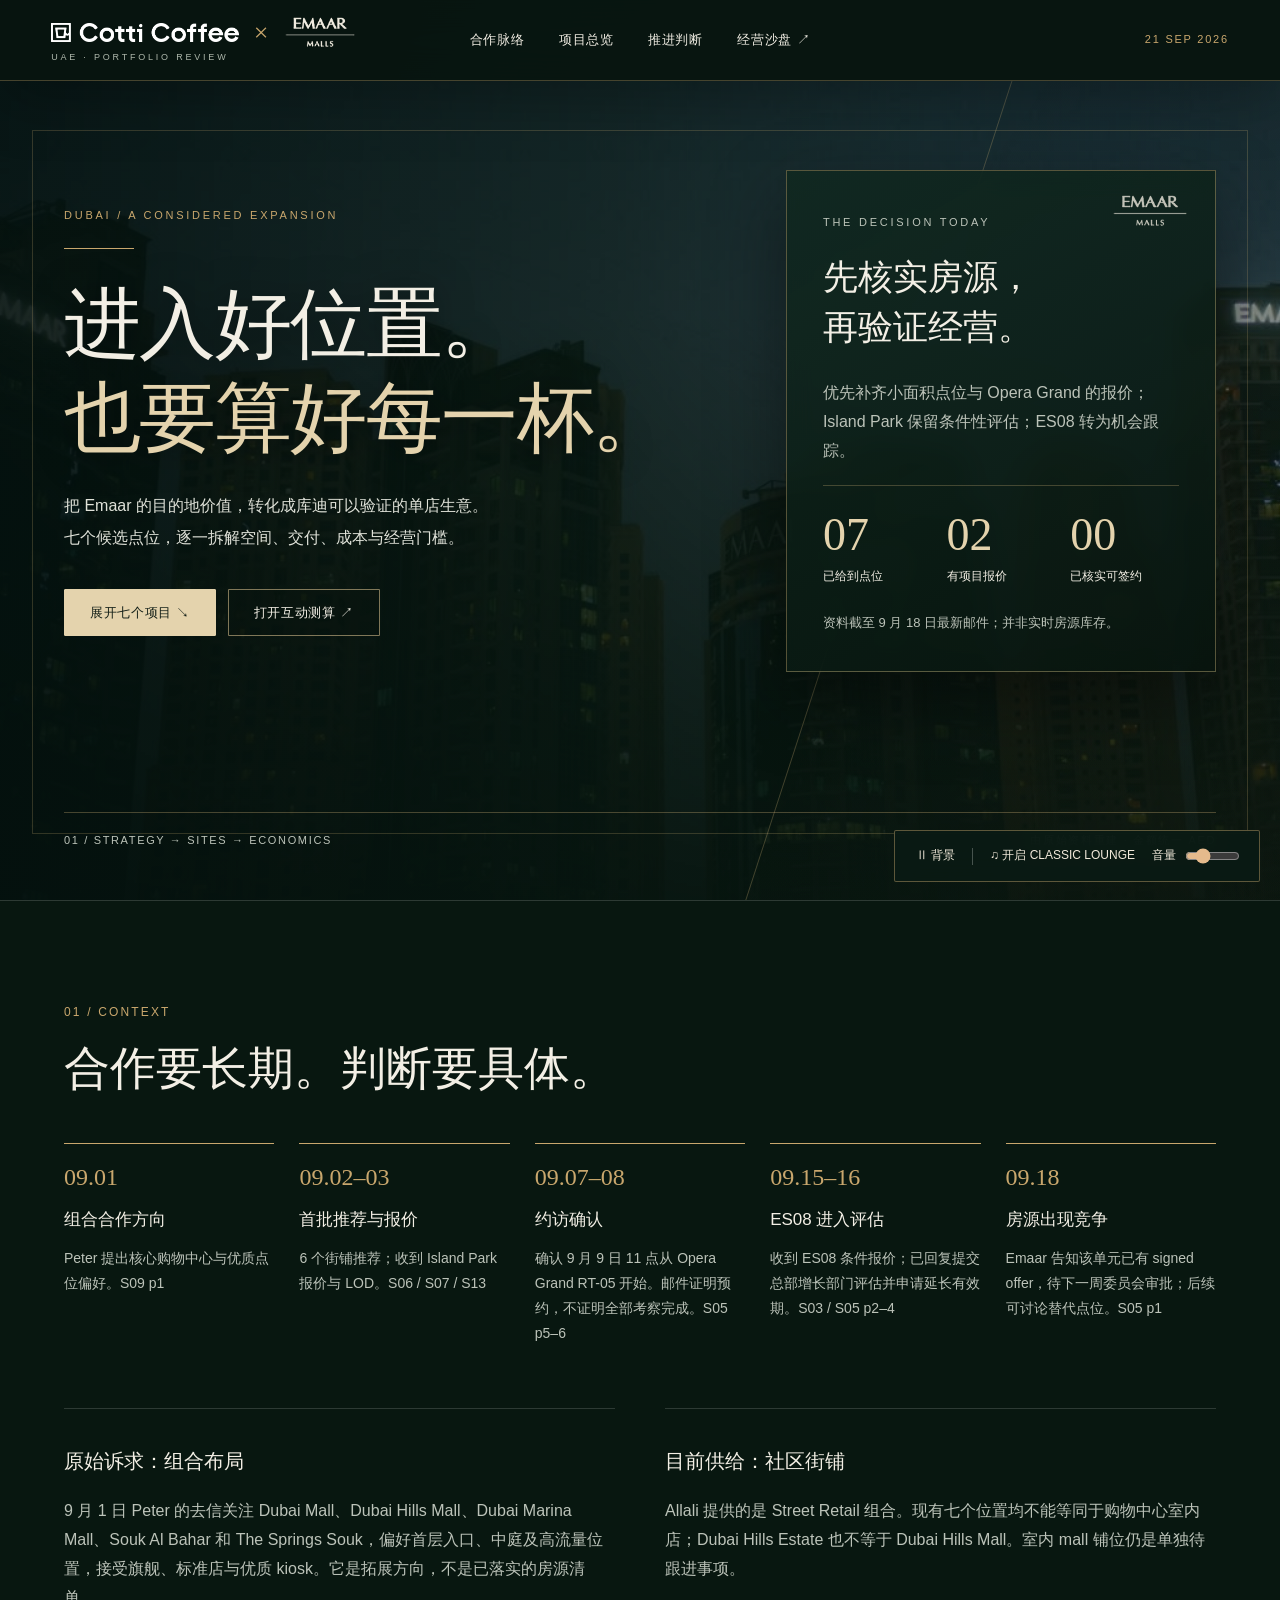
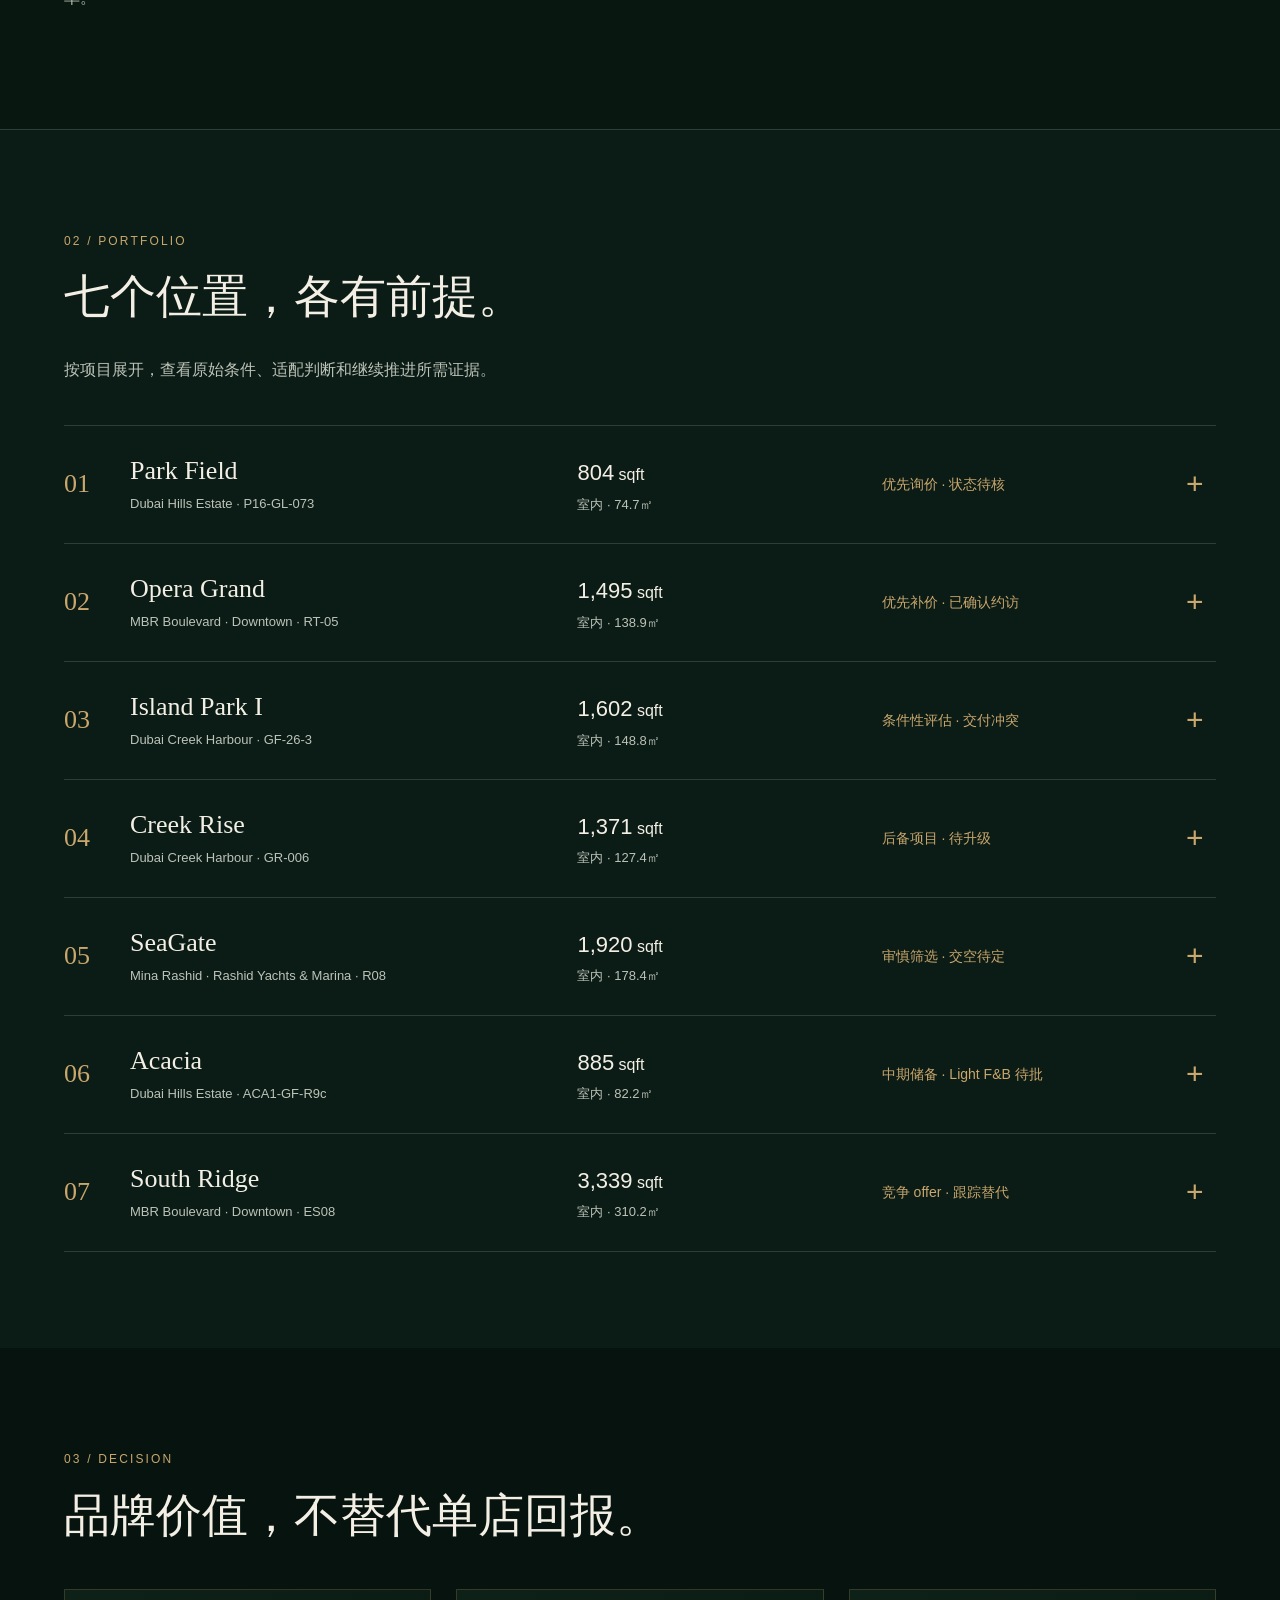
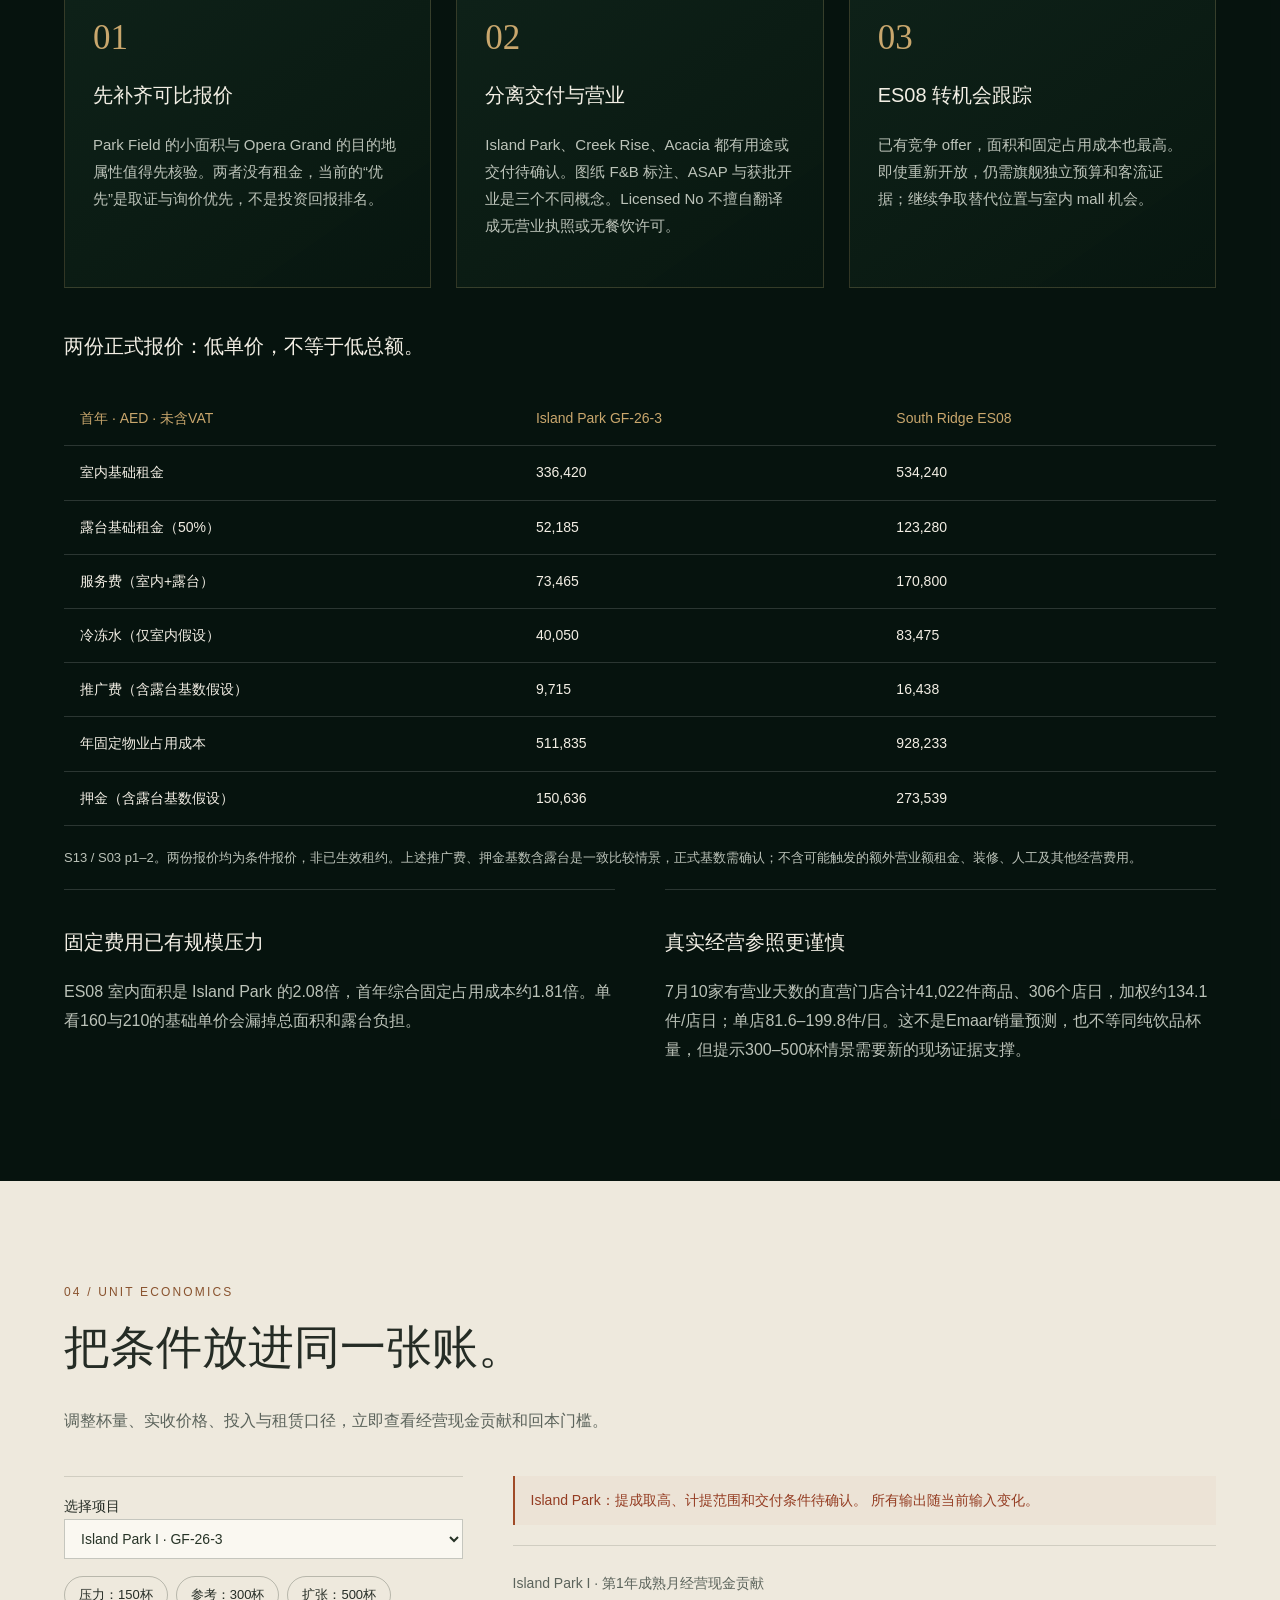
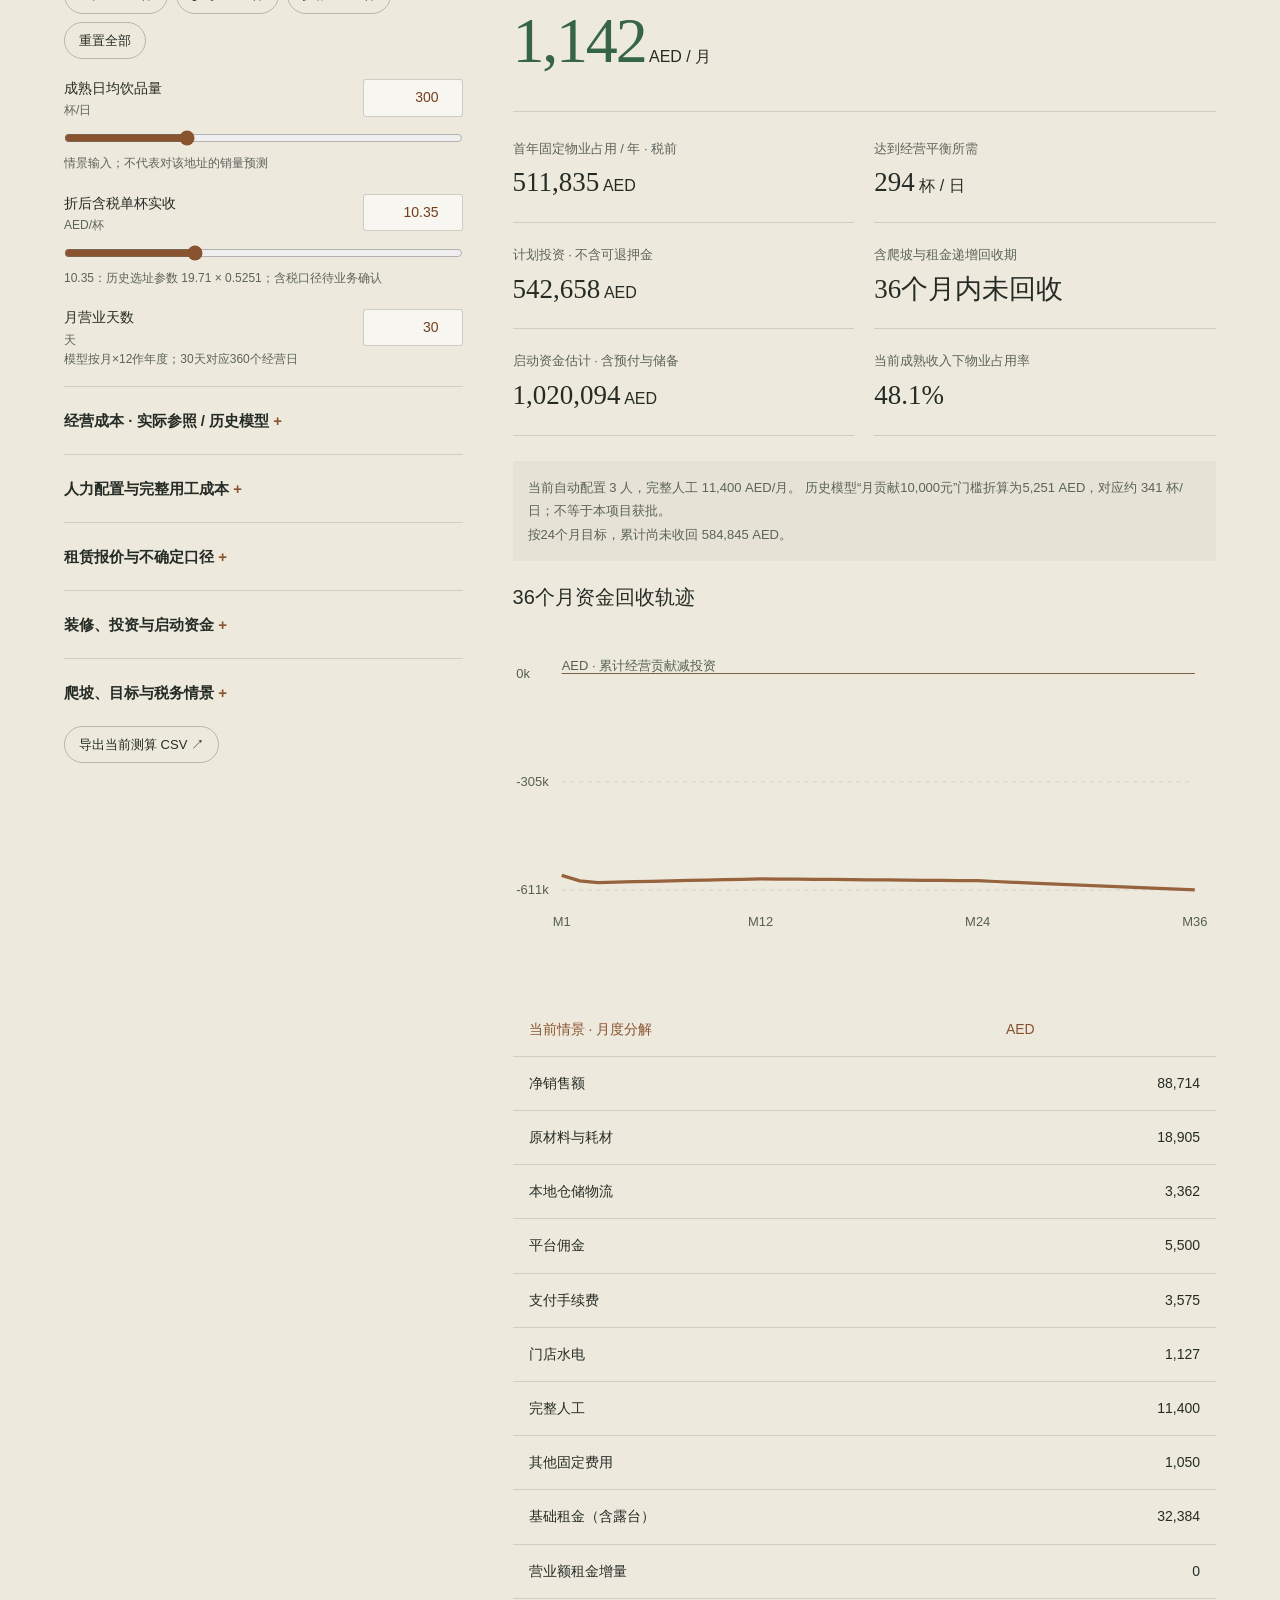
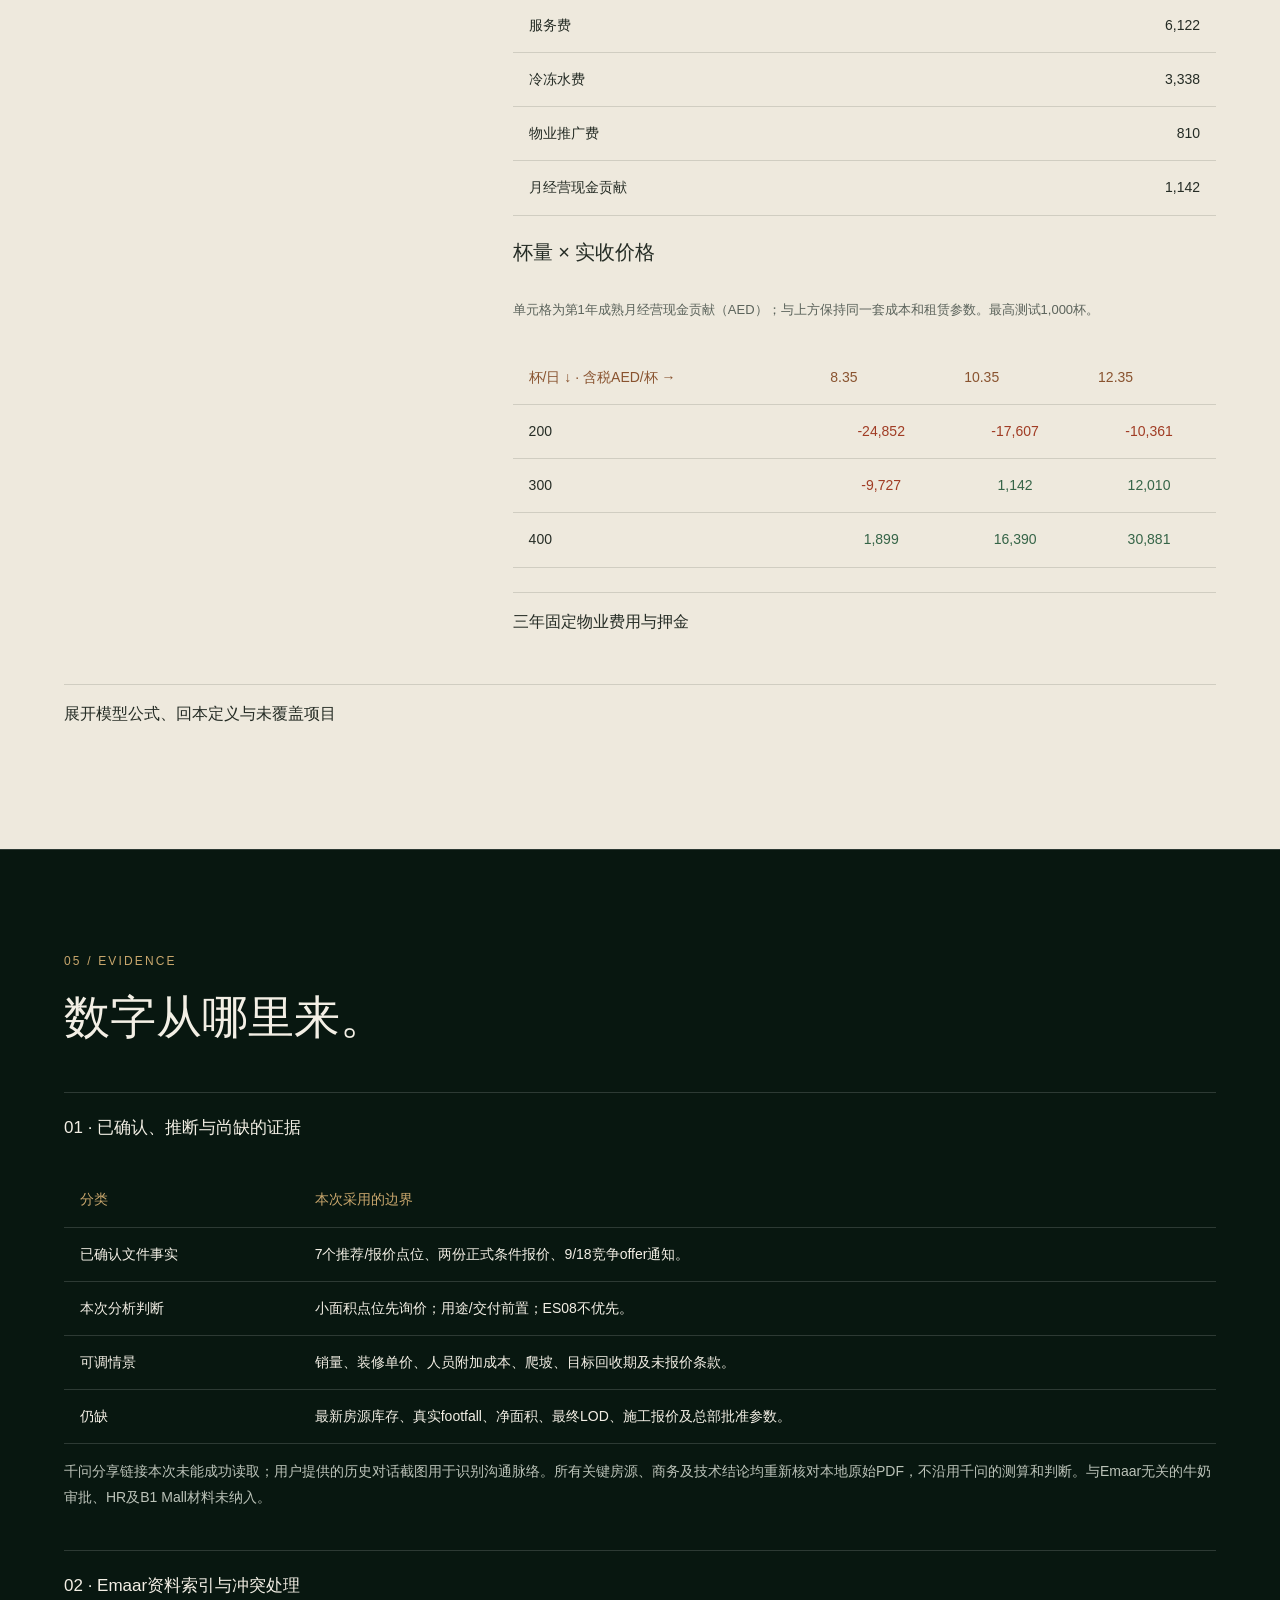
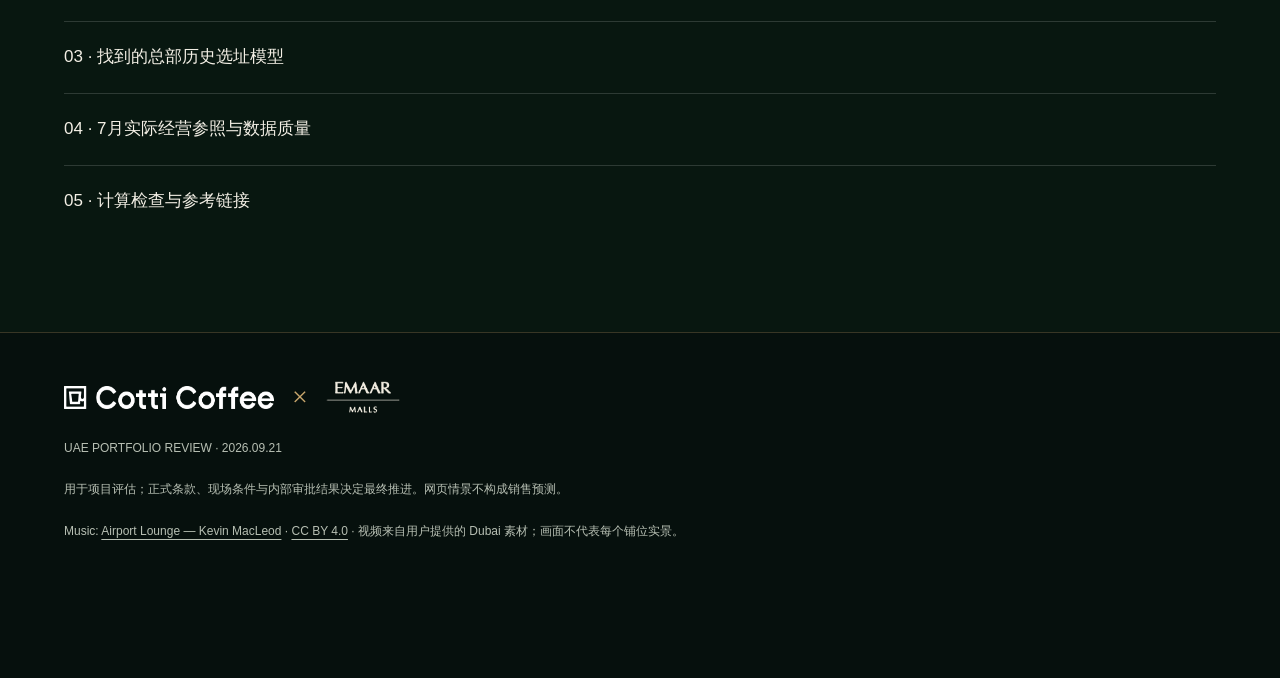
==== emaar/index.html @ 692124b1 "Publish Cotti x Emaar portfolio experience" ====
<!doctype html><html lang="zh-CN"><head><meta charset="utf-8"><meta name="viewport" content="width=device-width,initial-scale=1"><meta name="description" content="Cotti Coffee × Emaar：七个候选点位、原始报价核验与单店经营沙盘。"><title>COTTI × EMAAR · Portfolio & Economics</title><link rel="icon" href="data:image/svg+xml,%3Csvg xmlns='http://www.w3.org/2000/svg' viewBox='0 0 40 40'%3E%3Crect width='40' height='40' fill='%23141918'/%3E%3Ctext x='8' y='30' fill='%23e7b787' font-size='30'%3EE%3C/text%3E%3C/svg%3E"><link rel="stylesheet" href="style.css"></head><body>
<video id="bg" autoplay muted loop playsinline poster="assets/poster.jpg" src="assets/dubai-lounge.mp4"></video><div class="shade"></div>
<header><a class="brand" href="#home" aria-label="Cotti Coffee and Emaar portfolio review"><img class="cotti-logo" src="assets/cotti-logo-white.png" alt="Cotti Coffee"><span class="brand-cross">×</span><img class="emaar-logo" src="assets/emaar-malls-logo.png" alt="Emaar Malls"><small>UAE · PORTFOLIO REVIEW</small></a><nav aria-label="主导航"><a href="#history">合作脉络</a><a href="#portfolio">项目总览</a><a href="#decision">推进判断</a><a href="#model">经营沙盘 ↗</a></nav><span class="asof">21 SEP 2026</span></header>
<main><section id="home" class="hero"><div class="hero-monogram" aria-hidden="true">E</div><div class="hero-copy"><p class="eyebrow">DUBAI / A CONSIDERED EXPANSION</p><div class="hero-rule"></div><h1>进入好位置。<br><i>也要算好每一杯。</i></h1><p class="intro">把 Emaar 的目的地价值，转化成库迪可以验证的单店生意。<br>七个候选点位，逐一拆解空间、交付、成本与经营门槛。</p><div class="hero-links"><a class="pill primary" href="#portfolio">展开七个项目 ↘</a><a class="pill" href="#model">打开互动测算 ↗</a></div></div><aside class="hero-panel"><div class="panel-brand"><img src="assets/emaar-malls-logo.png" alt="Emaar Malls"></div><p class="eyebrow">THE DECISION TODAY</p><h2>先核实房源，<br>再验证经营。</h2><p>优先补齐小面积点位与 Opera Grand 的报价；Island Park 保留条件性评估；ES08 转为机会跟踪。</p><div class="stats"><div><b>07</b><span>已给到点位</span></div><div><b>02</b><span>有项目报价</span></div><div><b>00</b><span>已核实可签约</span></div></div><small>资料截至 9 月 18 日最新邮件；并非实时房源库存。</small></aside><div class="hero-foot"><span>01 / STRATEGY → SITES → ECONOMICS</span><span>由原始资料重建 · 金额统一 AED</span></div></section>
<section id="history" class="solid"><div class="section-title"><span>01 / CONTEXT</span><h2>合作要长期。判断要具体。</h2></div><div id="timeline" class="timeline"></div><div class="two-col"><article><h3>原始诉求：组合布局</h3><p>9 月 1 日 Peter 的去信关注 Dubai Mall、Dubai Hills Mall、Dubai Marina Mall、Souk Al Bahar 和 The Springs Souk，偏好首层入口、中庭及高流量位置，接受旗舰、标准店与优质 kiosk。它是拓展方向，不是已落实的房源清单。</p></article><article><h3>目前供给：社区街铺</h3><p>Allali 提供的是 Street Retail 组合。现有七个位置均不能等同于购物中心室内店；Dubai Hills Estate 也不等于 Dubai Hills Mall。室内 mall 铺位仍是单独待跟进事项。</p></article></div></section>
<section id="portfolio" class="solid"><div class="section-title"><span>02 / PORTFOLIO</span><h2>七个位置，各有前提。</h2><p>按项目展开，查看原始条件、适配判断和继续推进所需证据。</p></div><div id="projects"></div></section>
<section id="decision" class="transparent"><div class="section-title"><span>03 / DECISION</span><h2>品牌价值，不替代单店回报。</h2></div><div id="decisions" class="decision-grid"></div><div id="comparison"></div></section>
<section id="model" class="paper"><div class="section-title"><span>04 / UNIT ECONOMICS</span><h2>把条件放进同一张账。</h2><p>调整杯量、实收价格、投入与租赁口径，立即查看经营现金贡献和回本门槛。</p></div><div id="calculator"></div></section>
<section id="evidence" class="solid"><div class="section-title"><span>05 / EVIDENCE</span><h2>数字从哪里来。</h2></div><div id="sources"></div></section></main>
<footer><div class="footer-lockup"><img src="assets/cotti-logo-white.png" alt="Cotti Coffee"><span>×</span><img src="assets/emaar-malls-logo.png" alt="Emaar Malls"></div><p>UAE PORTFOLIO REVIEW · 2026.09.21</p><p>用于项目评估；正式条款、现场条件与内部审批结果决定最终推进。网页情景不构成销售预测。</p><p>Music: <a href="https://incompetech.com/music/royalty-free/index.html?isrc=USUAN1100806" target="_blank" rel="noopener">Airport Lounge — Kevin MacLeod</a> · <a href="https://creativecommons.org/licenses/by/4.0/" target="_blank" rel="noopener">CC BY 4.0</a> · 视频来自用户提供的 Dubai 素材；画面不代表每个铺位实景。</p></footer>
<div class="media"><button id="videoToggle" aria-label="暂停背景视频">Ⅱ 背景</button><span></span><button id="musicToggle" aria-pressed="false">♫ 开启 CLASSIC LOUNGE</button><label class="volume">音量<input id="volume" type="range" min="0" max="1" step="0.05" value="0.25" aria-label="音乐音量"></label><output id="mediaStatus" aria-live="polite"></output></div><audio id="music" loop preload="none" src="https://andrewjames841227-cmyk.github.io/cotti-huawei-mea/airport-lounge.mp3"></audio><script src="data.js"></script><script src="model.js"></script><script src="app.js"></script></body></html>
---- emaar/style.css ----
:root{--ink:#f1eee7;--muted:#c2c5bc;--gold:#e5ba8c;--accent:#ef9473;--line:#ffffff26;--dark:#141b19;--serif:Georgia,'Songti SC','STSong',serif;--sans:'PingFang SC','Helvetica Neue',Arial,sans-serif}*{box-sizing:border-box}html{scroll-behavior:smooth;scroll-padding-top:105px}body{margin:0;background:var(--dark);color:var(--ink);font:16px/1.8 var(--sans)}a{color:inherit;text-underline-offset:4px}button,input,select{font:inherit}button,summary,select{cursor:pointer}button,a,input,summary,select{touch-action:manipulation}button:focus-visible,a:focus-visible,input:focus-visible,summary:focus-visible,select:focus-visible{outline:2px solid var(--gold);outline-offset:4px}button{color:inherit}#bg,.shade{position:fixed;inset:0;width:100%;height:100%;z-index:-2;object-fit:cover}.shade{z-index:-1;background:linear-gradient(90deg,#081410da,#08141040),linear-gradient(0deg,#06120c99,transparent)}header{position:sticky;top:0;z-index:20;display:flex;align-items:center;justify-content:space-between;padding:21px 5vw;background:#111c17e8;backdrop-filter:blur(15px);border-bottom:1px solid var(--line)}.brand{text-decoration:none;font-size:21px;letter-spacing:.1em;line-height:1.3}.brand em{color:var(--accent);font-style:normal;padding:0 8px}.brand small{display:block;font-size:12px;letter-spacing:.19em;color:var(--muted);margin-top:6px}nav{display:flex;gap:32px;font-size:14px}nav a{text-decoration:none}.asof{font-size:12px;letter-spacing:.1em;color:var(--gold)}section{padding:88px max(5vw,calc((100vw - 1320px)/2))}.hero{min-height:calc(100svh - 94px);display:grid;grid-template-columns:1.5fr 1fr;gap:5vw;align-items:center;padding-top:64px;padding-bottom:30px}.eyebrow{font-size:12px;letter-spacing:.18em;color:var(--gold)}h1{font:400 clamp(42px,5.6vw,82px)/1.25 var(--serif);letter-spacing:-.02em;margin:22px 0}h1 i{font-style:normal;color:var(--gold)}.intro{color:#e0e2d9;line-height:2}.hero-links{display:flex;gap:12px;margin-top:32px}.pill{display:inline-block;border:1px solid #ffffff55;border-radius:30px;padding:10px 24px;font-size:14px;text-decoration:none;background:transparent}.pill.primary{background:var(--gold);border-color:var(--gold);color:#1b251d}.hero-panel{padding:32px;border:1px solid var(--line);background:#122119bd;backdrop-filter:blur(9px)}h2{font:400 clamp(28px,3.6vw,49px)/1.45 var(--serif);margin:10px 0 25px}h3{font-size:20px;font-weight:500;line-height:1.6}p{margin:0 0 20px}.hero-panel h2{font-size:34px}.hero-panel p,.hero-panel small{color:var(--muted)}small{font-size:13px}.stats{display:grid;grid-template-columns:repeat(3,1fr);border-top:1px solid var(--line);padding:20px 0;gap:15px}.stats b{display:block;font:44px var(--serif);color:var(--gold)}.stats span{font-size:13px}.hero-foot{grid-column:1/-1;display:flex;justify-content:space-between;border-top:1px solid var(--line);padding-top:18px;font-size:12px;letter-spacing:.1em;color:var(--muted);margin-top:30px}.solid{background:#141d19f7;border-top:1px solid var(--line)}.solid:nth-of-type(odd){background:#19221ded}.section-title{margin-bottom:40px}.section-title>span{font-size:12px;letter-spacing:.18em;color:var(--gold)}.section-title p{color:var(--muted);max-width:850px}.timeline{display:grid;grid-template-columns:repeat(5,1fr);gap:25px;margin-bottom:42px}.timeline article{border-top:1px solid var(--gold);padding-top:20px}.timeline time{color:var(--gold);font:24px var(--serif)}.timeline h3{font-size:17px;margin:12px 0}.timeline p{font-size:14px;color:var(--muted)}.two-col{display:grid;grid-template-columns:1fr 1fr;gap:50px}.two-col article{border-top:1px solid var(--line);padding-top:16px}.two-col p{color:var(--muted)}details.project{border-top:1px solid var(--line)}details.project:last-child{border-bottom:1px solid var(--line)}summary{list-style:none}summary::-webkit-details-marker{display:none}.project>summary{display:grid;grid-template-columns:48px 1.5fr 1fr 1fr 30px;gap:18px;align-items:center;padding:27px 0}.project>summary:after{content:'+';font-size:30px;color:var(--gold)}.project[open]>summary:after{content:'−'}.ordinal{color:var(--gold);font:26px var(--serif)}.project-name{font:26px/1.35 var(--serif)}.project-name small{display:block;font:13px/1.7 var(--sans);color:var(--muted);margin-top:5px}.area strong{font-size:22px;font-weight:400}.area small{display:block;color:var(--muted)}.status{font-size:14px;color:var(--gold)}.project-body{padding:8px 0 40px}.project-top{display:grid;grid-template-columns:1.12fr 1fr;gap:35px}.plan{width:100%;display:block;background:white;aspect-ratio:1.77;object-fit:contain}.caption{font-size:12px;color:var(--muted);margin:8px 0 20px}.verdict{color:var(--gold);font-size:22px;border-left:2px solid var(--gold);padding-left:18px;margin-bottom:20px}.facts{display:grid;grid-template-columns:1fr 1fr;gap:0 22px}.facts div{border-bottom:1px solid var(--line);padding:10px 0}.facts dt{color:var(--muted);font-size:13px}.facts dd{margin:4px 0;font-size:15px}.analysis-grid{display:grid;grid-template-columns:repeat(3,1fr);gap:32px;margin:25px 0}.analysis-grid p{font-size:15px;color:var(--muted)}.analysis-grid h4{font-size:16px;font-weight:500;color:var(--gold)}.flag{padding:18px 22px;background:#ee967010;border-left:2px solid var(--accent);color:#efd0b6;font-size:14px}.source-note{color:var(--muted);font-size:13px;margin-top:20px}.source-note a{color:var(--gold)}.link-btn{background:var(--gold);color:#15201a;border:0;padding:10px 22px;border-radius:2px;font-size:14px;margin-top:12px}.transparent{background:#0f1b14a8}.decision-grid{display:grid;grid-template-columns:repeat(3,1fr);gap:25px}.decision-grid article{padding:28px;background:#122118df;border:1px solid var(--line)}.decision-grid b{font:35px var(--serif);color:var(--gold)}.decision-grid p{font-size:15px;color:var(--muted)}.table-wrap{overflow:auto;margin-top:30px}table{width:100%;border-collapse:collapse;font-size:14px;font-variant-numeric:tabular-nums}th,td{padding:14px 16px;text-align:left;border-bottom:1px solid var(--line);white-space:nowrap}th{font-weight:500;color:var(--gold)}.paper{background:#eeeae1;color:#252c25;--muted:#5b635b;--gold:#89532f;--line:#26332626;--accent:#a14327}.model-layout{display:grid;grid-template-columns:minmax(290px,.85fr) minmax(420px,1.5fr);gap:50px}.controls{border-top:1px solid var(--line)}label.field{display:block;margin:17px 0;font-size:14px}.field-head{display:flex;justify-content:space-between;gap:15px;align-items:center}.field input[type=number]{width:100px;background:#fff9;border:1px solid #28322535;padding:5px 8px;border-radius:3px;text-align:right;color:#723d1d}.field input[type=range]{width:100%;accent-color:#89532f;margin:10px 0 0}.field small{display:block;line-height:1.6;font-size:12px;color:var(--muted)}select{padding:10px 12px;background:#faf8f1;border:1px solid #26332640;color:#263326;width:100%;max-width:100%}.presets{display:flex;gap:8px;flex-wrap:wrap;margin:17px 0}.presets button,.plain-btn{padding:6px 14px;background:transparent;border:1px solid #28322545;font-size:13px;border-radius:20px}.presets button.active{background:#283c2e;color:#fff}.input-group{border-top:1px solid var(--line);padding:10px 0}.input-group summary{padding:10px 0;font-size:15px;font-weight:600}.input-group summary:after{content:' +';color:var(--gold)}.result-main{padding:25px 0;border-top:1px solid var(--line);border-bottom:1px solid var(--line)}.result-main span{display:block;color:var(--muted);font-size:14px}.result-main strong{font:clamp(40px,5vw,74px)/1.4 var(--serif);letter-spacing:-.035em}.positive{color:#356447}.negative{color:#a03c24}.result-grid{display:grid;grid-template-columns:1fr 1fr;gap:20px;margin:25px 0}.result-grid>div{padding-bottom:16px;border-bottom:1px solid var(--line)}.result-grid small{display:block;color:var(--muted)}.result-grid b{font:27px/1.7 var(--serif)}.notice{font-size:13px;color:var(--muted);padding:15px;background:#ddd8cb77;margin:18px 0}.chart{width:100%;height:290px;margin:20px 0}.chart text{font-family:var(--sans);font-size:12px;fill:#55604f}.chart .grid{stroke:#24332420;stroke-dasharray:4 4}.sensitivity td{text-align:center}.sensitivity td:first-child{text-align:left}.calc-breakdown td:last-child{text-align:right}.model-foot{font-size:13px;color:var(--muted);margin-top:30px}.method{margin:24px 0;border-top:1px solid var(--line);padding-top:15px}.method summary{font-weight:500}.method p,.method li{font-size:14px;color:var(--muted)}.source-card{border-top:1px solid var(--line);padding:20px 0}.source-card summary{font-size:17px}.source-card p{font-size:14px;color:var(--muted);margin-top:15px}.source-card h4{color:var(--gold)}.source-card table th{color:var(--gold)}footer{padding:40px 5vw 115px;background:#101812;color:#b7bfb3;font-size:12px}.media{position:fixed;bottom:18px;right:20px;z-index:30;background:#132016ef;color:#f2eadb;padding:10px 17px;display:flex;gap:13px;align-items:center;border:1px solid #fff4;backdrop-filter:blur(14px);border-radius:35px;font-size:12px}.media button{background:none;border:0;font-size:12px;padding:4px}.media>span{height:17px;width:1px;background:#ffffff40}.volume{display:flex;gap:7px;align-items:center;font-size:12px}.volume input{width:55px;accent-color:#e5ba8c}#mediaStatus:empty{display:none}.model-warning{color:#943c22;border-left:2px solid #a04b28;padding:12px 16px;background:#a04b2809;font-size:14px}.source-pill{display:inline-block;font-size:12px;color:var(--gold);border:1px solid var(--line);padding:0 7px;margin-right:5px}noscript{display:block;padding:30px}.no-data{padding:40px 15px;color:#943c22}[hidden]{display:none!important}
@media(max-width:1000px){.asof{display:none}nav{gap:18px}.hero{gap:30px}.timeline{grid-template-columns:repeat(3,1fr)}.analysis-grid{gap:20px}.model-layout{gap:30px}.project>summary{grid-template-columns:35px 1.5fr 1fr 1fr 20px}}
@media(max-width:720px){header{padding:14px 5vw;display:block}.brand{font-size:17px}.brand small{font-size:10px}nav{gap:20px;margin-top:16px;font-size:12px;white-space:nowrap;overflow:auto}.hero{grid-template-columns:1fr;padding-top:42px;gap:20px}.hero h1{font-size:43px}.hero-panel{padding:24px}.hero-panel h2{font-size:28px}.hero-foot{display:block}.hero-foot span{display:block;margin-bottom:8px}section{padding:58px 5vw}.timeline{grid-template-columns:1fr 1fr;gap:20px}.two-col,.project-top,.analysis-grid,.decision-grid,.model-layout{grid-template-columns:1fr;gap:20px}.project>summary{grid-template-columns:26px 1fr 18px;gap:10px;padding:24px 0}.project-name{font-size:24px}.project>summary .area{grid-column:2;font-size:13px}.project>summary .status{grid-column:2;font-size:13px}.project>summary:after{grid-column:3;grid-row:1}.project>summary .area strong{font-size:16px}.project>summary .area small{display:inline;margin-left:10px}.analysis-grid{gap:5px}.hero-links{gap:10px}.pill{padding:10px 15px}.media{right:10px;bottom:10px;gap:7px;padding:9px 12px}.volume{display:none}.media button{font-size:11px}.model-layout{display:flex;flex-direction:column}.results{order:0}.controls{order:1}.result-main strong{font-size:53px}.model-layout .controls{margin-top:20px}.section-title h2{font-size:31px}.table-wrap{max-width:90vw}th,td{padding:12px}.intro{font-size:15px}.chart{height:250px}.model-warning{margin-bottom:20px}}
@media(prefers-reduced-motion:reduce){html{scroll-behavior:auto}}@media print{header,.media,#bg,.shade,button{display:none}body,section,.paper,.solid,.transparent{background:white!important;color:#222!important}section{padding:25px}details>*{display:block!important}.hero{min-height:0}p,small{color:#444!important}.project>summary{break-after:avoid}.project-body{break-inside:auto}footer{background:white;color:#222}.hero-panel,.decision-grid article{background:white;color:#222}.model-layout{display:block}h1{font-size:40px}}

/* EMAAR-inspired art direction: saturated pigments, low luminance, restrained metal */
:root{--ink:#f3efe5;--muted:#bcc3b9;--gold:#c9a76d;--gold-soft:#e4d3ad;--accent:#9f273a;--dark:#07120f;--forest:#0b211a;--serif:'Iowan Old Style','Baskerville','Songti SC','STSong',Georgia,serif}
.shade{background:linear-gradient(90deg,#04110ee8 0%,#071610c7 48%,#07130c70 100%),linear-gradient(0deg,#04100de0 0%,transparent 65%)}
header{display:grid;grid-template-columns:minmax(300px,1fr) auto minmax(125px,1fr);padding:15px 4vw;background:#08150ff0;backdrop-filter:blur(20px);border-bottom:1px solid #c9a76d52;box-shadow:0 18px 60px #0004}
.brand{width:max-content;display:grid;grid-template-columns:188px 26px 70px;grid-template-rows:35px 15px;align-items:center;gap:0 10px;text-decoration:none;line-height:1}
.brand img{display:block;max-width:100%;object-fit:contain}.cotti-logo{width:188px;height:25px}.emaar-logo{width:70px;height:34px}.brand-cross{font:26px/1 var(--serif);color:var(--gold);text-align:center}.brand small{grid-column:1/-1;font-size:9px;letter-spacing:.31em;color:#aeb8ac;margin:0}
nav{gap:34px;font-size:13px;letter-spacing:.06em}nav a{transition:color .2s}nav a:hover{color:var(--gold-soft)}.asof{justify-self:end;font-size:11px;letter-spacing:.16em}
section{padding-top:96px;padding-bottom:96px}.hero{position:relative;isolation:isolate;min-height:calc(100svh - 81px);grid-template-columns:1.5fr 1fr;gap:6vw;padding-top:72px;padding-bottom:32px;overflow:hidden}
.hero:before,.hero:after{content:'';position:absolute;z-index:-1;pointer-events:none}.hero:before{inset:6% 2.5% 8%;border:1px solid #d4b57938}.hero:after{width:42vw;height:110%;right:-11vw;top:-6%;border-left:1px solid #d4b57944;border-right:1px solid #d4b57922;transform:skewX(-18deg);background:linear-gradient(110deg,transparent,#d6b77c08)}
.hero-monogram{position:absolute;z-index:-1;right:5vw;top:4%;font:clamp(360px,46vw,700px)/1 var(--serif);color:transparent;-webkit-text-stroke:1px #d7ba8030;opacity:.6;transform:scaleX(.82)}
.eyebrow{font-size:11px;letter-spacing:.25em}.hero-rule{width:70px;height:1px;background:var(--gold);margin:23px 0 29px}h1{font-size:clamp(46px,6vw,88px);line-height:1.22;margin:0 0 24px;text-shadow:0 2px 35px #0008}h1 i{color:var(--gold-soft)}
.hero-links{margin-top:35px}.pill{border-color:#d3bb8a99;border-radius:1px;padding:11px 25px;font-size:13px;letter-spacing:.05em;background:#07130c30;transition:background .2s,color .2s}.pill:hover{background:#f0e7d4;color:#142018}.pill.primary{background:var(--gold-soft);border-color:var(--gold-soft);color:#142018}
.hero-panel{position:relative;padding:42px 36px 34px;border-color:#d4b57961;background:linear-gradient(150deg,#10281fd9,#07140ed6);backdrop-filter:blur(12px);box-shadow:0 28px 70px #0006}.panel-brand{position:absolute;right:28px;top:24px;width:74px;opacity:.8}.panel-brand img{display:block;width:100%;height:auto}.hero-panel h2{font-size:35px;margin-top:18px}.stats{border-top-color:#d4b57948;padding:22px 0 18px}.stats b{font-size:46px;color:var(--gold-soft)}.stats span{font-size:12px}.hero-foot{border-top-color:#d4b57952;font-size:11px;letter-spacing:.15em}
.solid{background:#091811f7}.solid:nth-of-type(odd){background:#0c1d17f3}.transparent{background:#07140fc2}.decision-grid article{background:linear-gradient(145deg,#0f241bdd,#081710e8);border-color:#c9a76d38}.project>summary{transition:padding .25s,background .25s}.project>summary:hover{background:#c9a76d08;padding-left:16px;padding-right:16px}.paper{background:#eee9dd}.media{background:#0a1a14ee;border-color:#c9a76d70;border-radius:2px}
footer{padding:48px 5vw 115px;background:#06100d;border-top:1px solid #c9a76d40}.footer-lockup{display:flex;align-items:center;gap:18px;margin-bottom:24px}.footer-lockup img:first-child{width:210px;height:auto}.footer-lockup img:last-child{width:74px;height:auto}.footer-lockup span{font:28px var(--serif);color:var(--gold)}
@media(max-width:1000px){header{grid-template-columns:1fr auto}.brand{grid-template-columns:160px 22px 62px}.cotti-logo{width:160px}.emaar-logo{width:62px}}
@media(max-width:720px){header{padding:12px 5vw;display:block}.brand{grid-template-columns:150px 20px 57px;grid-template-rows:29px 13px}.cotti-logo{width:150px;height:20px}.emaar-logo{width:57px;height:28px}.brand-cross{font-size:21px}.brand small{font-size:8px}nav{margin-top:12px;scrollbar-width:none}nav::-webkit-scrollbar{display:none}.hero{grid-template-columns:1fr;padding-top:42px}.hero:before{inset:2% 3% 4%}.hero-monogram{font-size:380px;right:-90px;top:15%}.hero h1{font-size:42px}.hero-panel{margin-top:12px}.panel-brand{right:20px;top:18px;width:62px}.footer-lockup img:first-child{width:170px}.footer-lockup img:last-child{width:62px}}
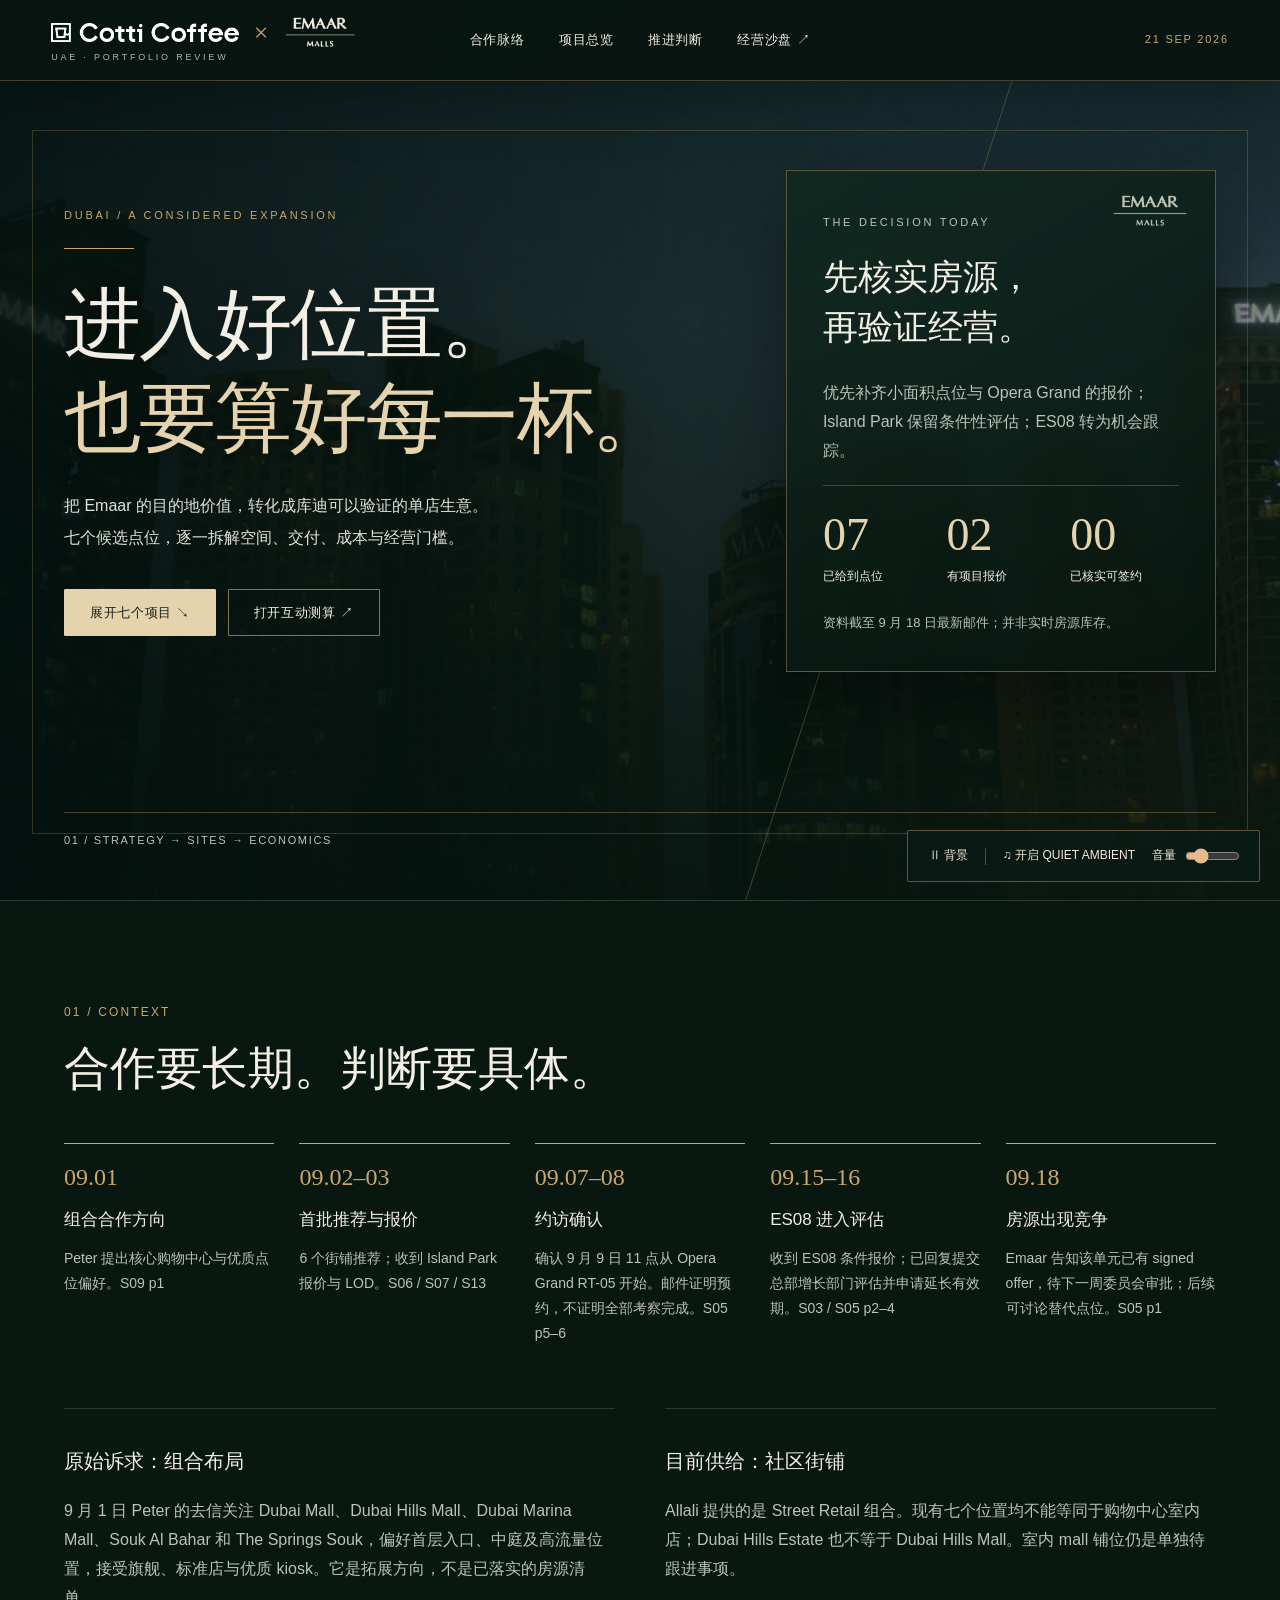
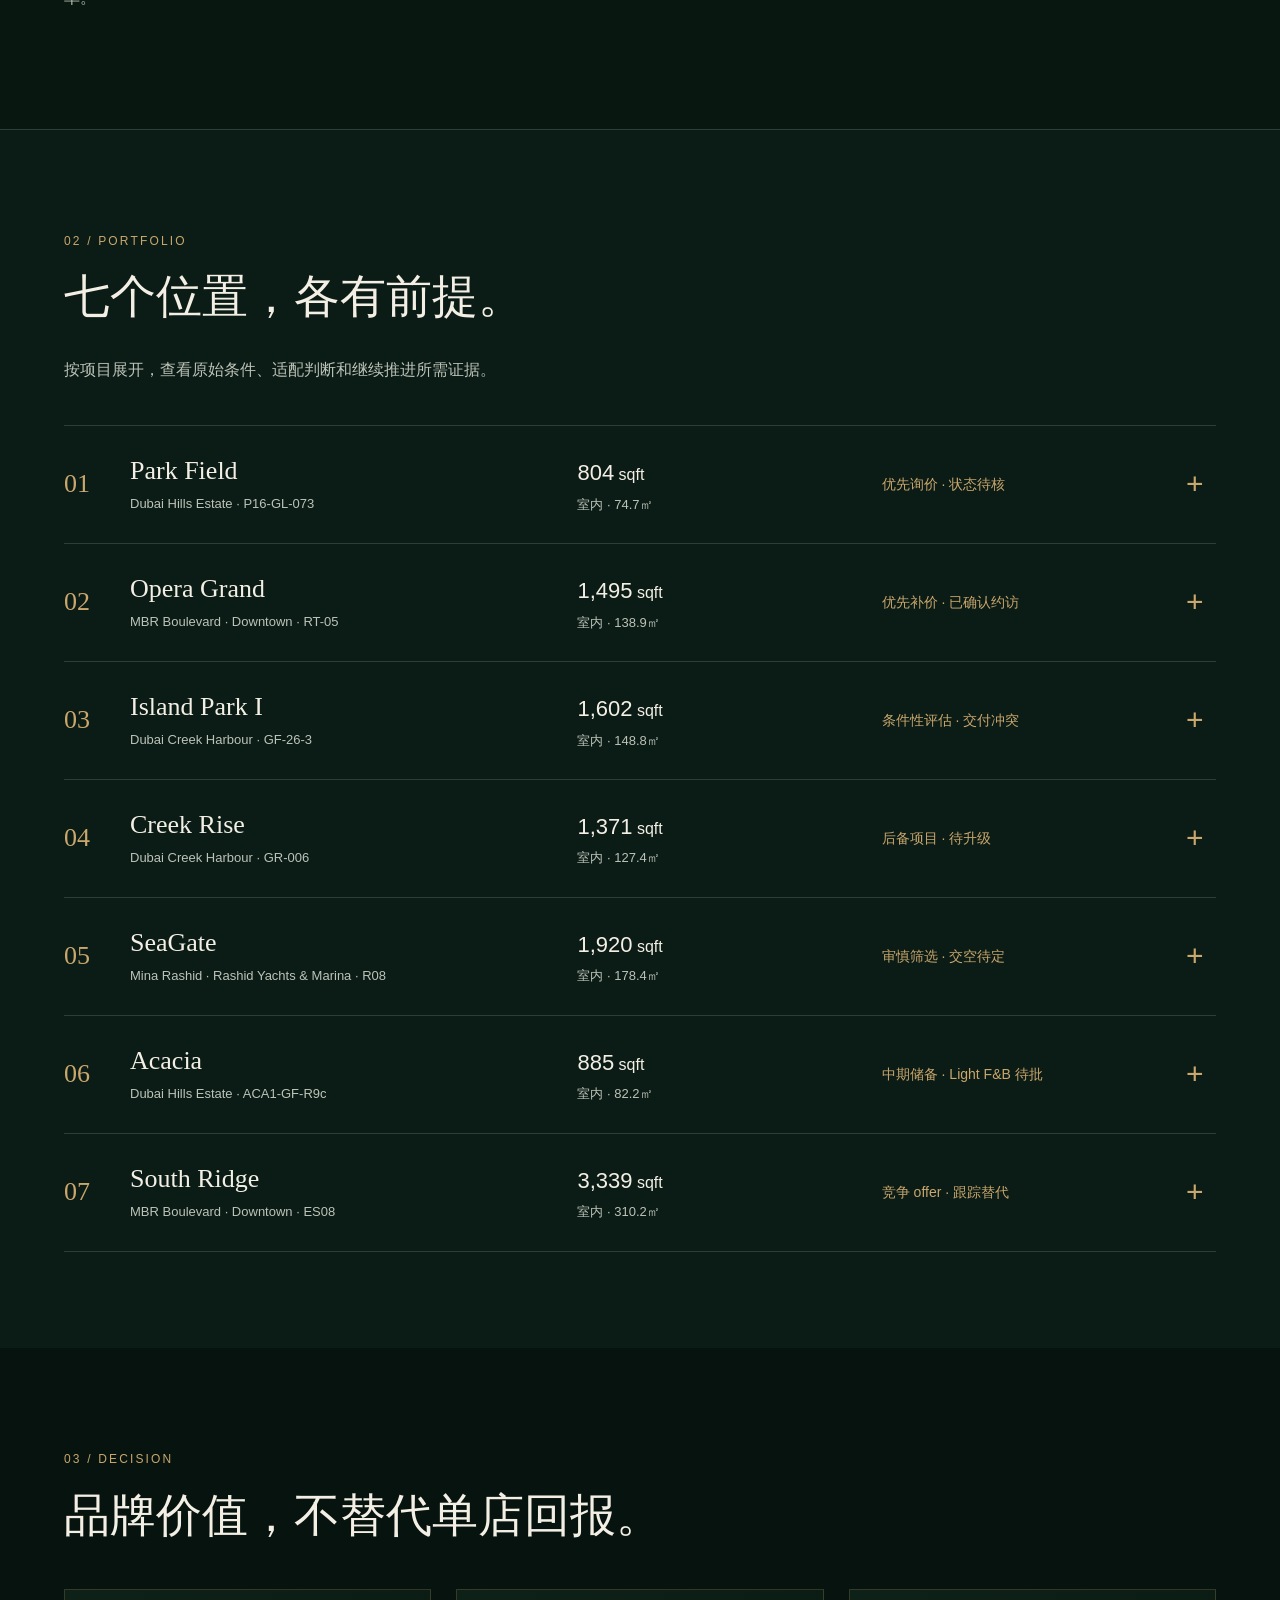
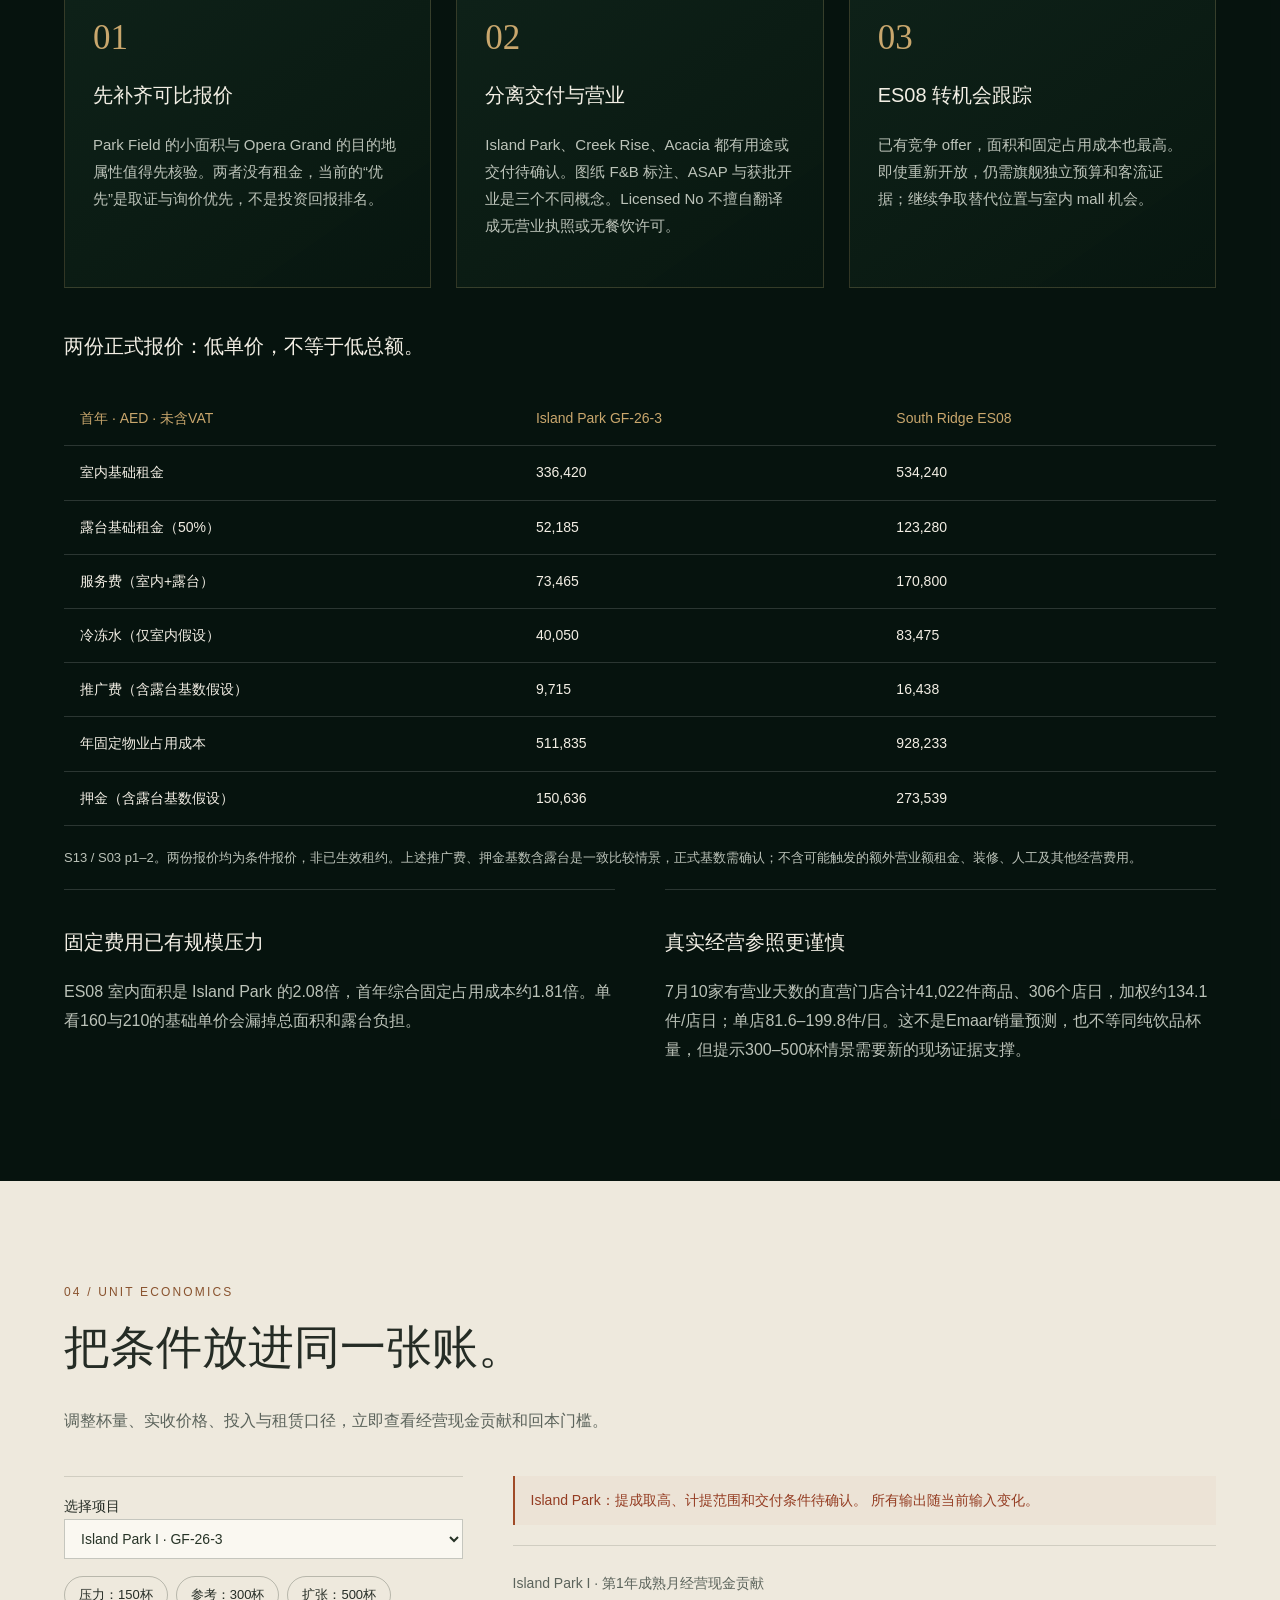
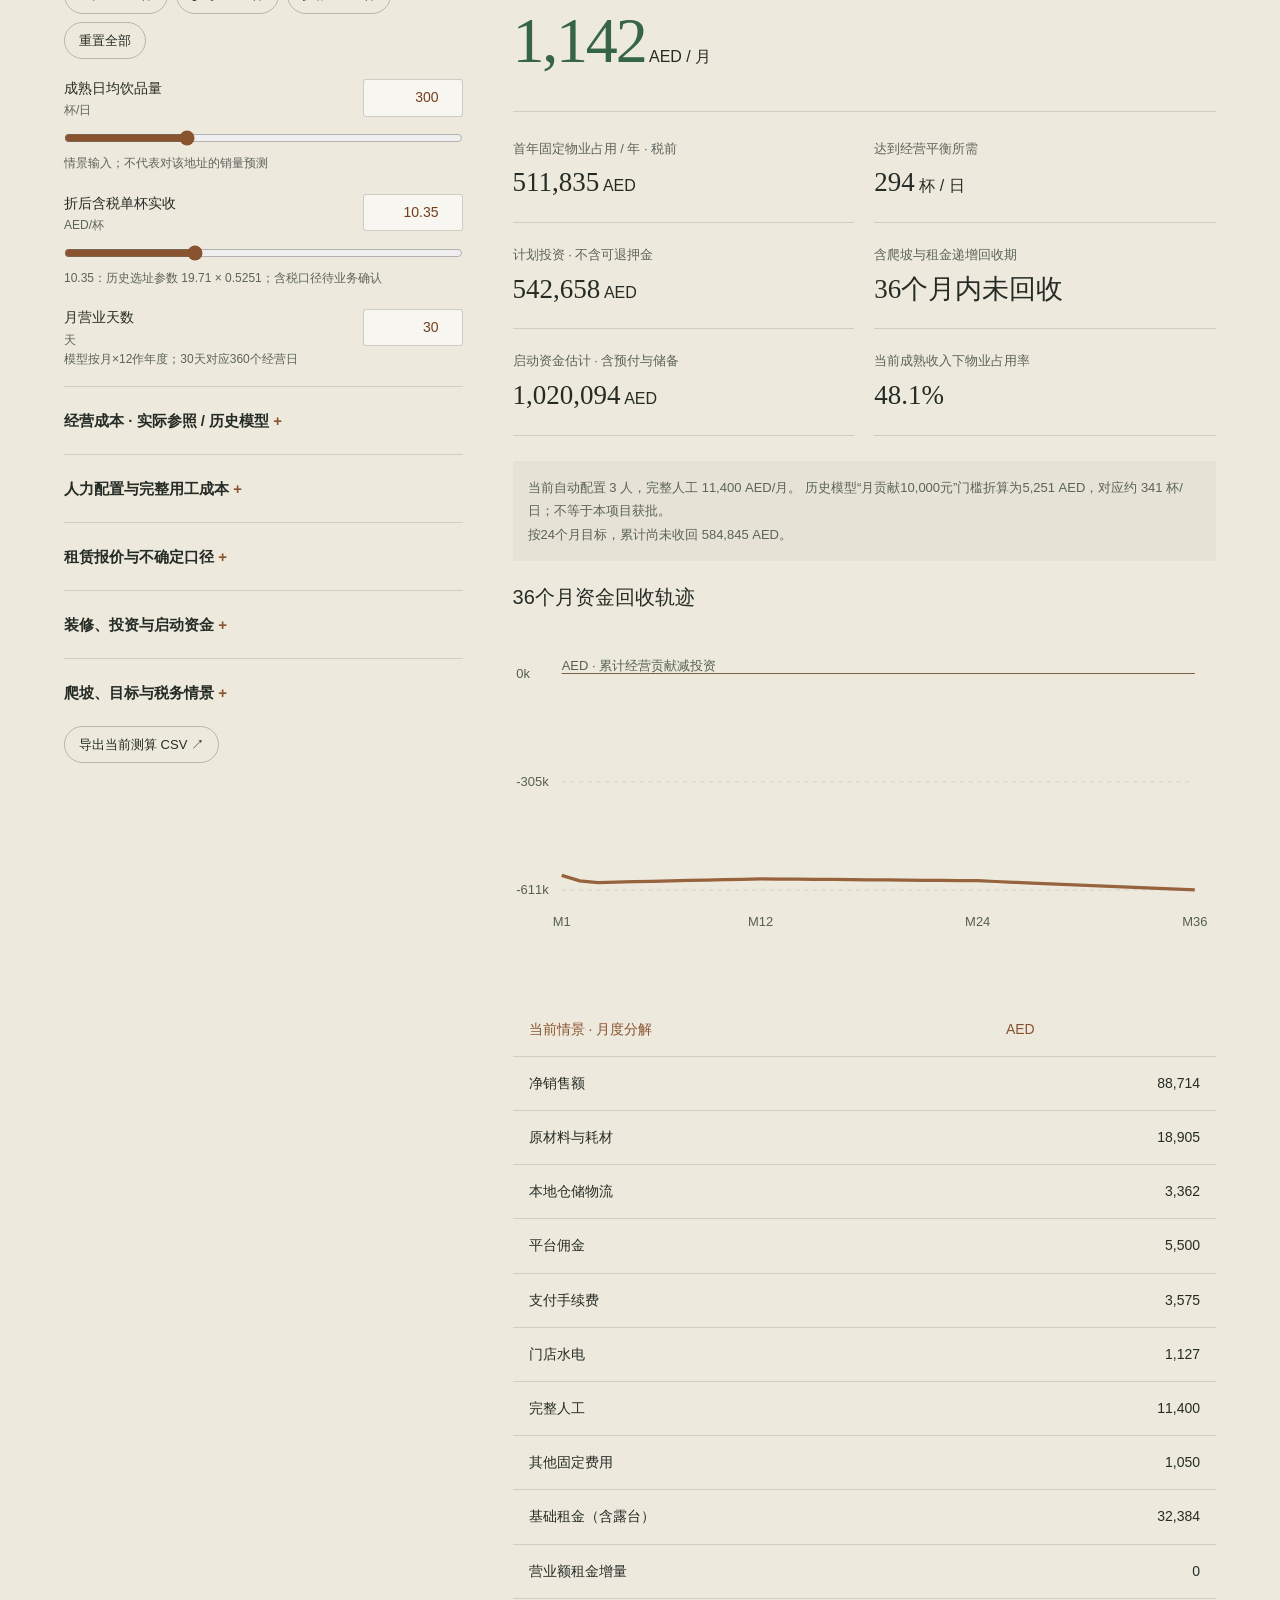
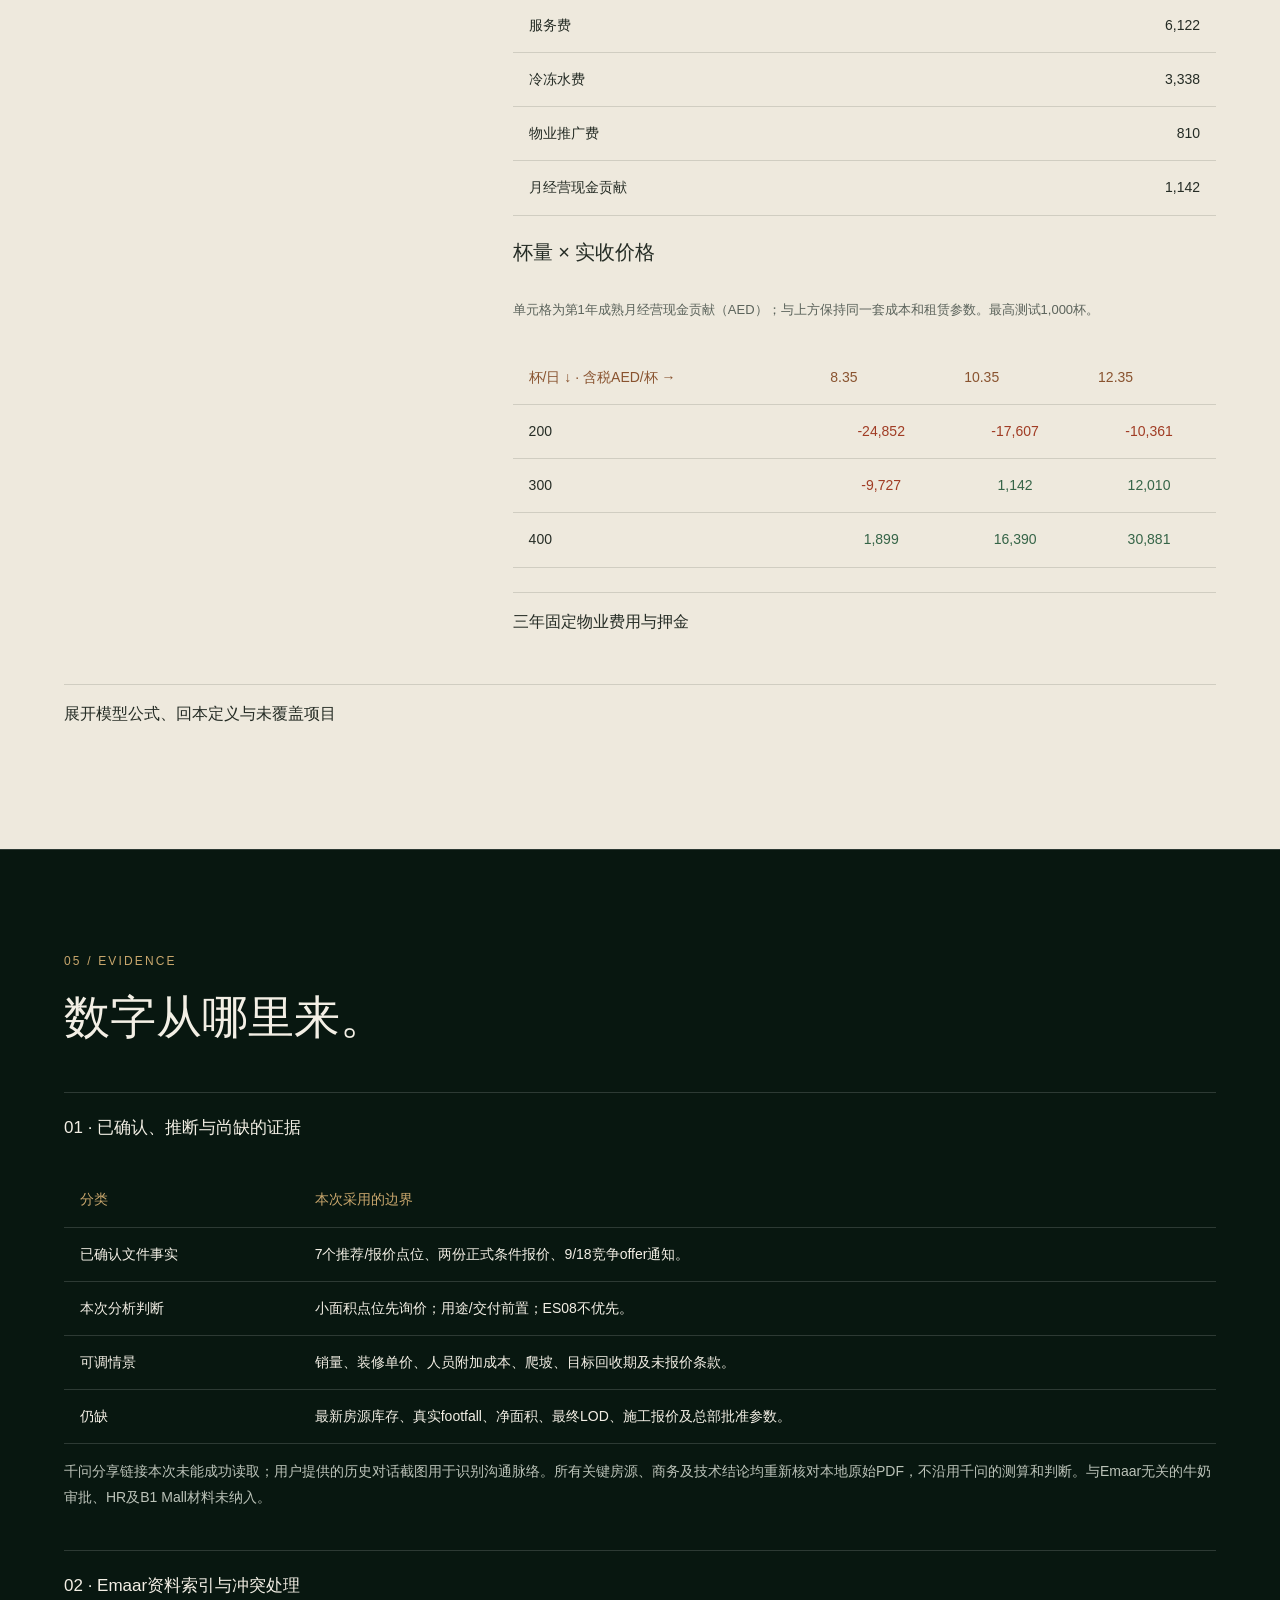
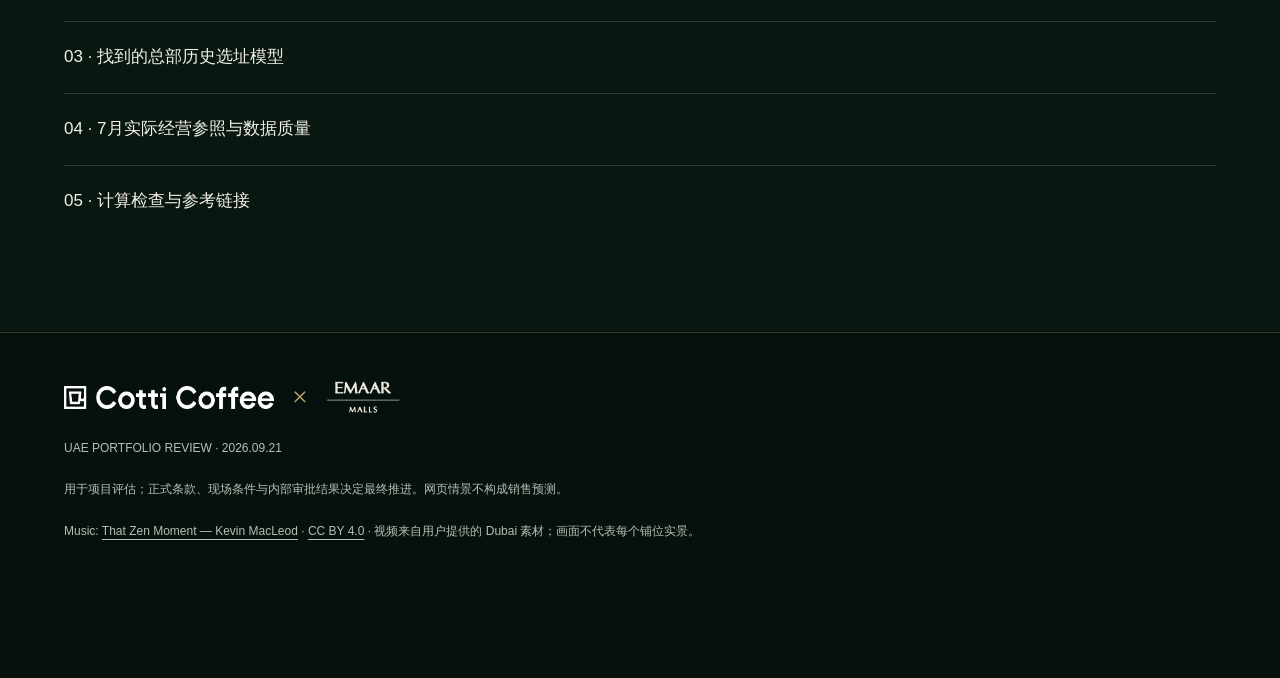
==== commit eff27d6f: "Replace Emaar soundtrack with quiet ambient score" ====
--- a/emaar/index.html
+++ b/emaar/index.html
@@ -7,5 +7,5 @@
 <section id="decision" class="transparent"><div class="section-title"><span>03 / DECISION</span><h2>品牌价值，不替代单店回报。</h2></div><div id="decisions" class="decision-grid"></div><div id="comparison"></div></section>
 <section id="model" class="paper"><div class="section-title"><span>04 / UNIT ECONOMICS</span><h2>把条件放进同一张账。</h2><p>调整杯量、实收价格、投入与租赁口径，立即查看经营现金贡献和回本门槛。</p></div><div id="calculator"></div></section>
 <section id="evidence" class="solid"><div class="section-title"><span>05 / EVIDENCE</span><h2>数字从哪里来。</h2></div><div id="sources"></div></section></main>
-<footer><div class="footer-lockup"><img src="assets/cotti-logo-white.png" alt="Cotti Coffee"><span>×</span><img src="assets/emaar-malls-logo.png" alt="Emaar Malls"></div><p>UAE PORTFOLIO REVIEW · 2026.09.21</p><p>用于项目评估；正式条款、现场条件与内部审批结果决定最终推进。网页情景不构成销售预测。</p><p>Music: <a href="https://incompetech.com/music/royalty-free/index.html?isrc=USUAN1100806" target="_blank" rel="noopener">Airport Lounge — Kevin MacLeod</a> · <a href="https://creativecommons.org/licenses/by/4.0/" target="_blank" rel="noopener">CC BY 4.0</a> · 视频来自用户提供的 Dubai 素材；画面不代表每个铺位实景。</p></footer>
-<div class="media"><button id="videoToggle" aria-label="暂停背景视频">Ⅱ 背景</button><span></span><button id="musicToggle" aria-pressed="false">♫ 开启 CLASSIC LOUNGE</button><label class="volume">音量<input id="volume" type="range" min="0" max="1" step="0.05" value="0.25" aria-label="音乐音量"></label><output id="mediaStatus" aria-live="polite"></output></div><audio id="music" loop preload="none" src="https://andrewjames841227-cmyk.github.io/cotti-huawei-mea/airport-lounge.mp3"></audio><script src="data.js"></script><script src="model.js"></script><script src="app.js"></script></body></html>
+<footer><div class="footer-lockup"><img src="assets/cotti-logo-white.png" alt="Cotti Coffee"><span>×</span><img src="assets/emaar-malls-logo.png" alt="Emaar Malls"></div><p>UAE PORTFOLIO REVIEW · 2026.09.21</p><p>用于项目评估；正式条款、现场条件与内部审批结果决定最终推进。网页情景不构成销售预测。</p><p>Music: <a href="https://music.kevin.macleod.incompetech.com/music/royalty-free/index.html?Search=Search&amp;isrc=USUAN2400001" target="_blank" rel="noopener">That Zen Moment — Kevin MacLeod</a> · <a href="https://creativecommons.org/licenses/by/4.0/" target="_blank" rel="noopener">CC BY 4.0</a> · 视频来自用户提供的 Dubai 素材；画面不代表每个铺位实景。</p></footer>
+<div class="media"><button id="videoToggle" aria-label="暂停背景视频">Ⅱ 背景</button><span></span><button id="musicToggle" aria-pressed="false">♫ 开启 QUIET AMBIENT</button><label class="volume">音量<input id="volume" type="range" min="0" max="1" step="0.05" value="0.2" aria-label="音乐音量"></label><output id="mediaStatus" aria-live="polite"></output></div><audio id="music" loop preload="none" src="assets/that-zen-moment.m4a"></audio><script src="data.js"></script><script src="model.js"></script><script src="app.js?v=20260921-2"></script></body></html>
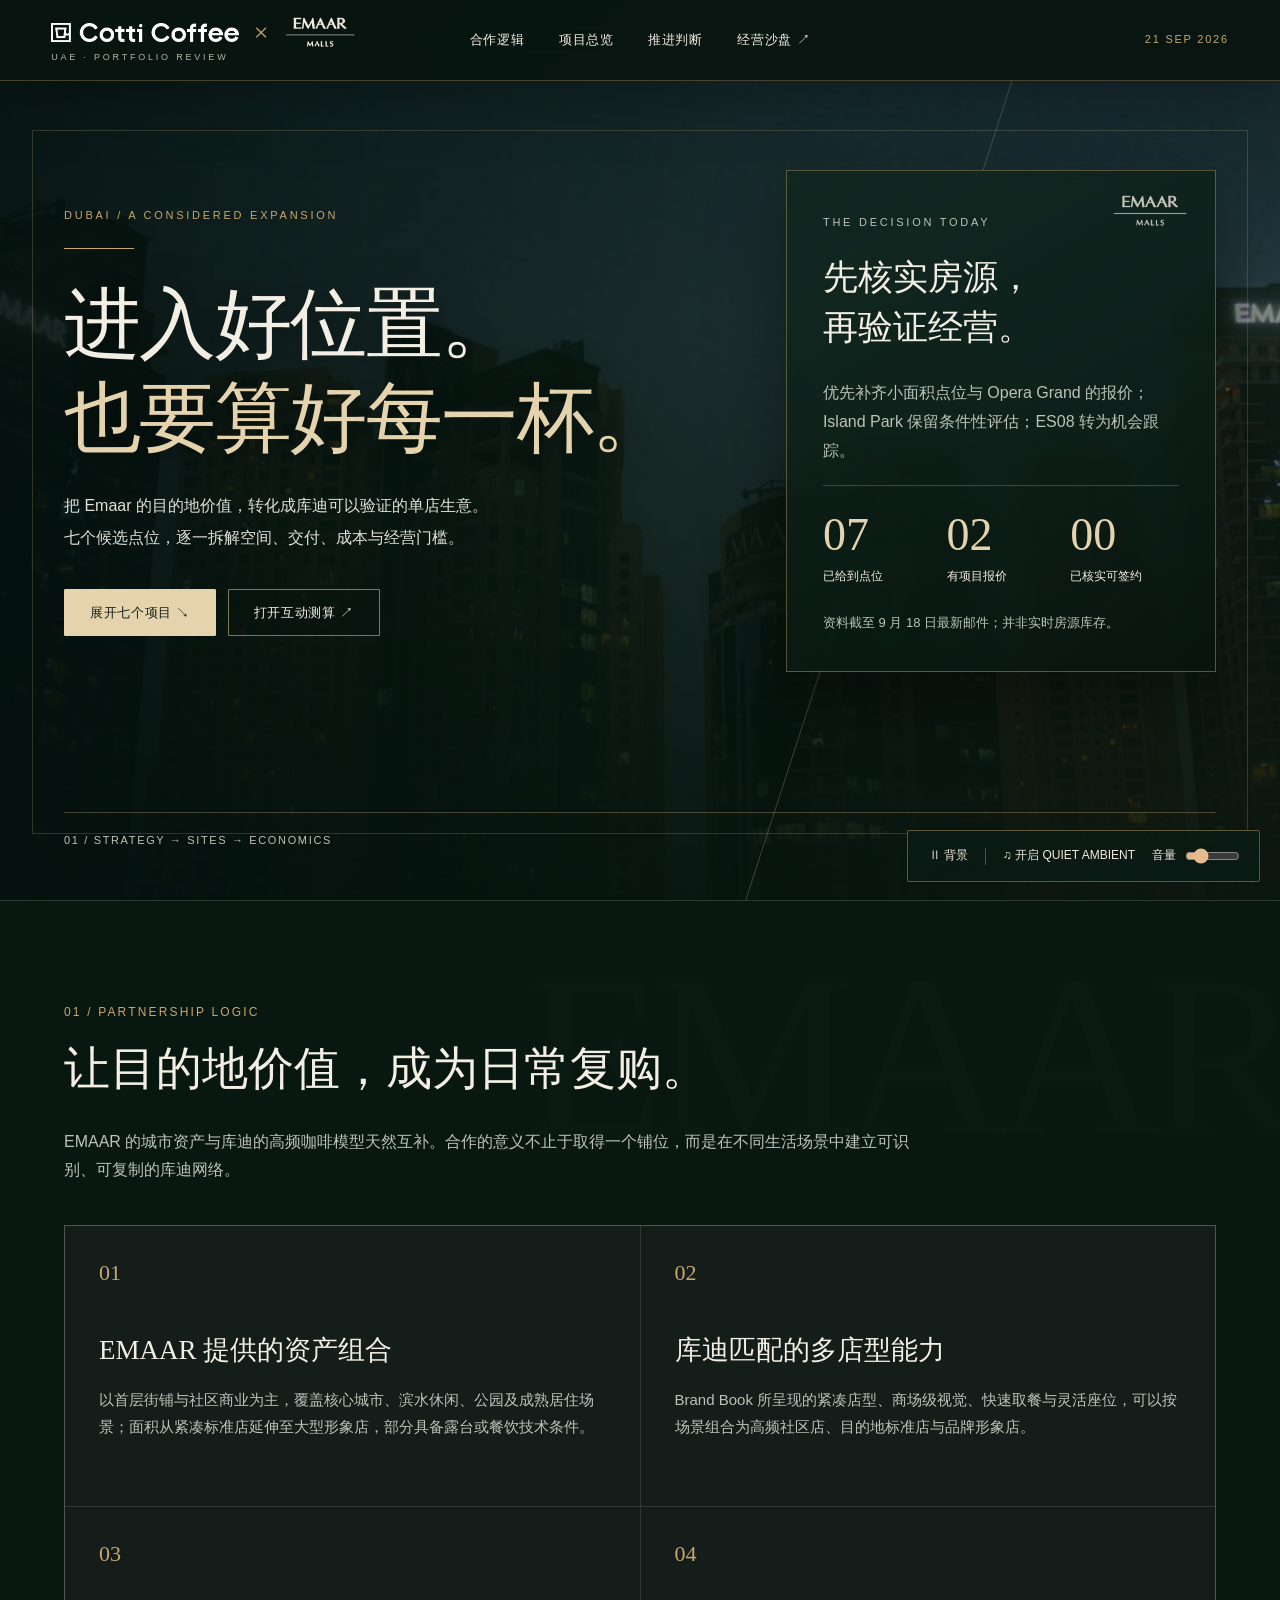
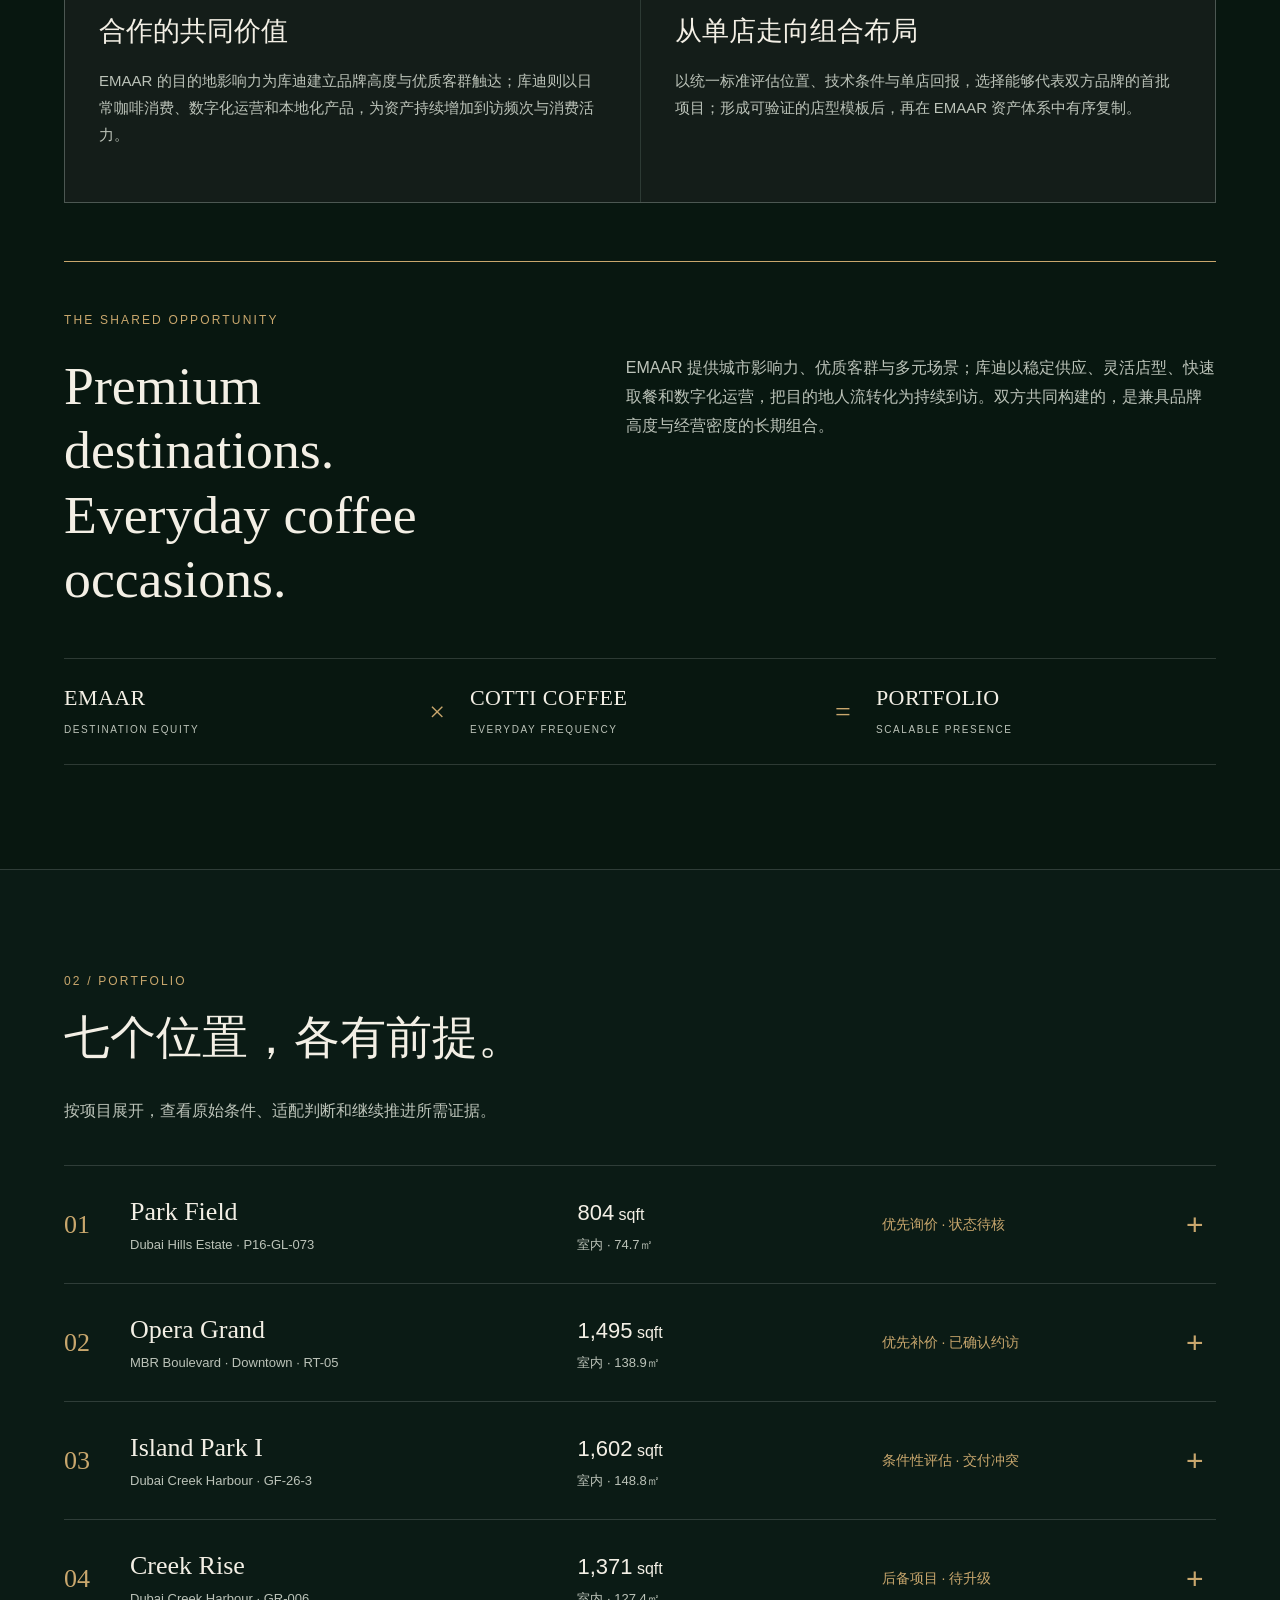
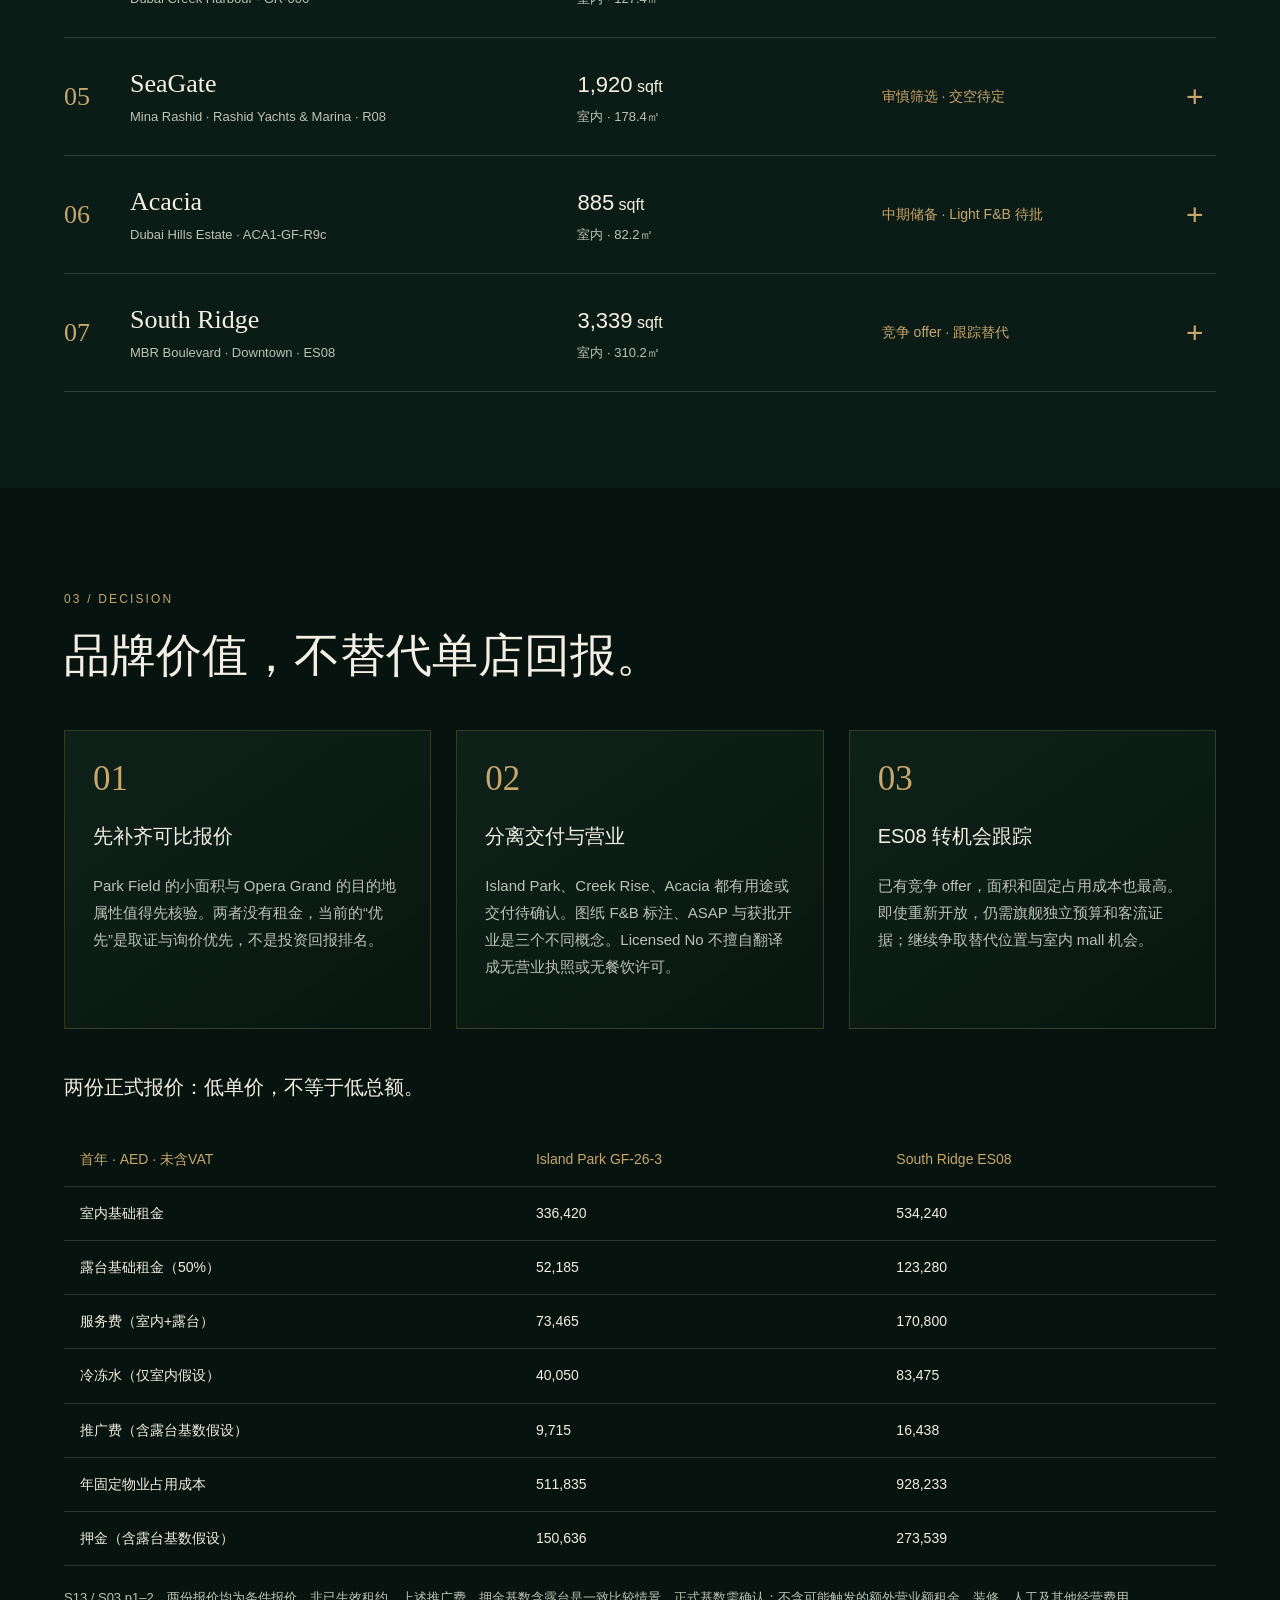
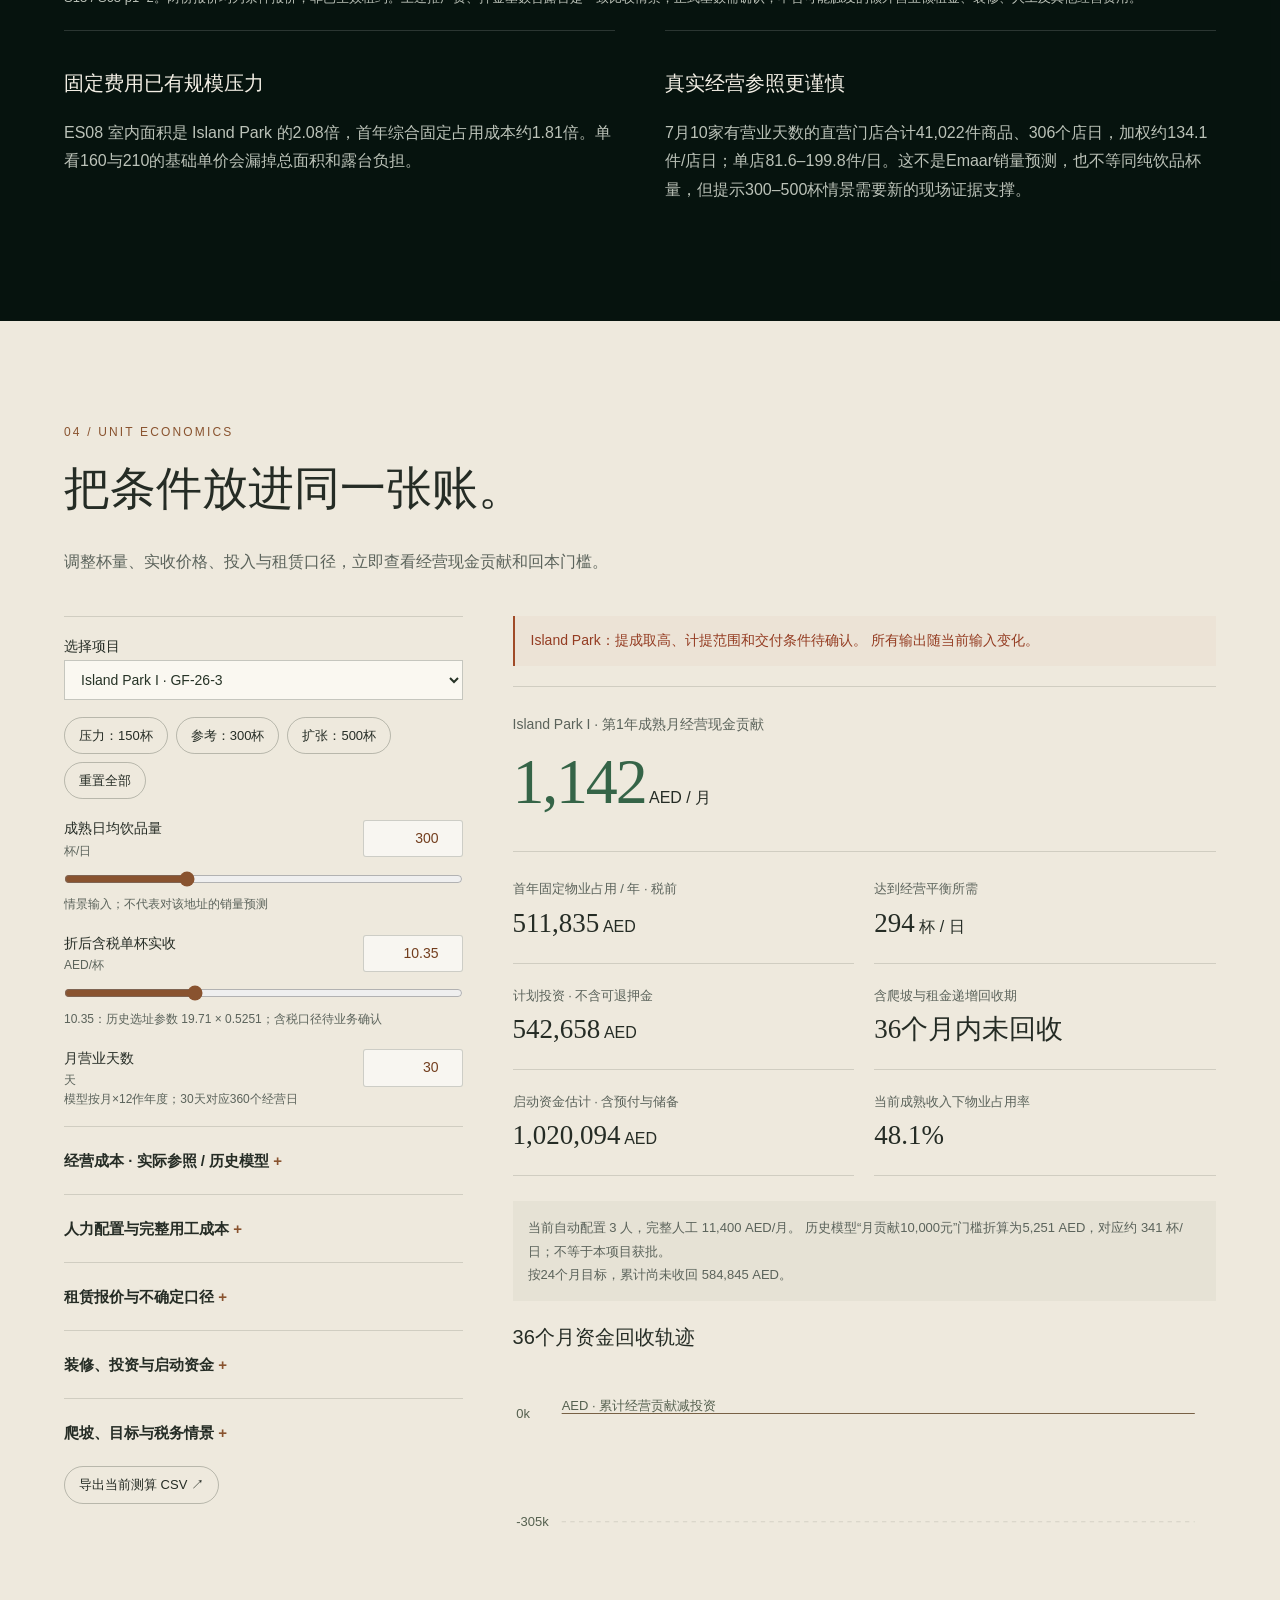
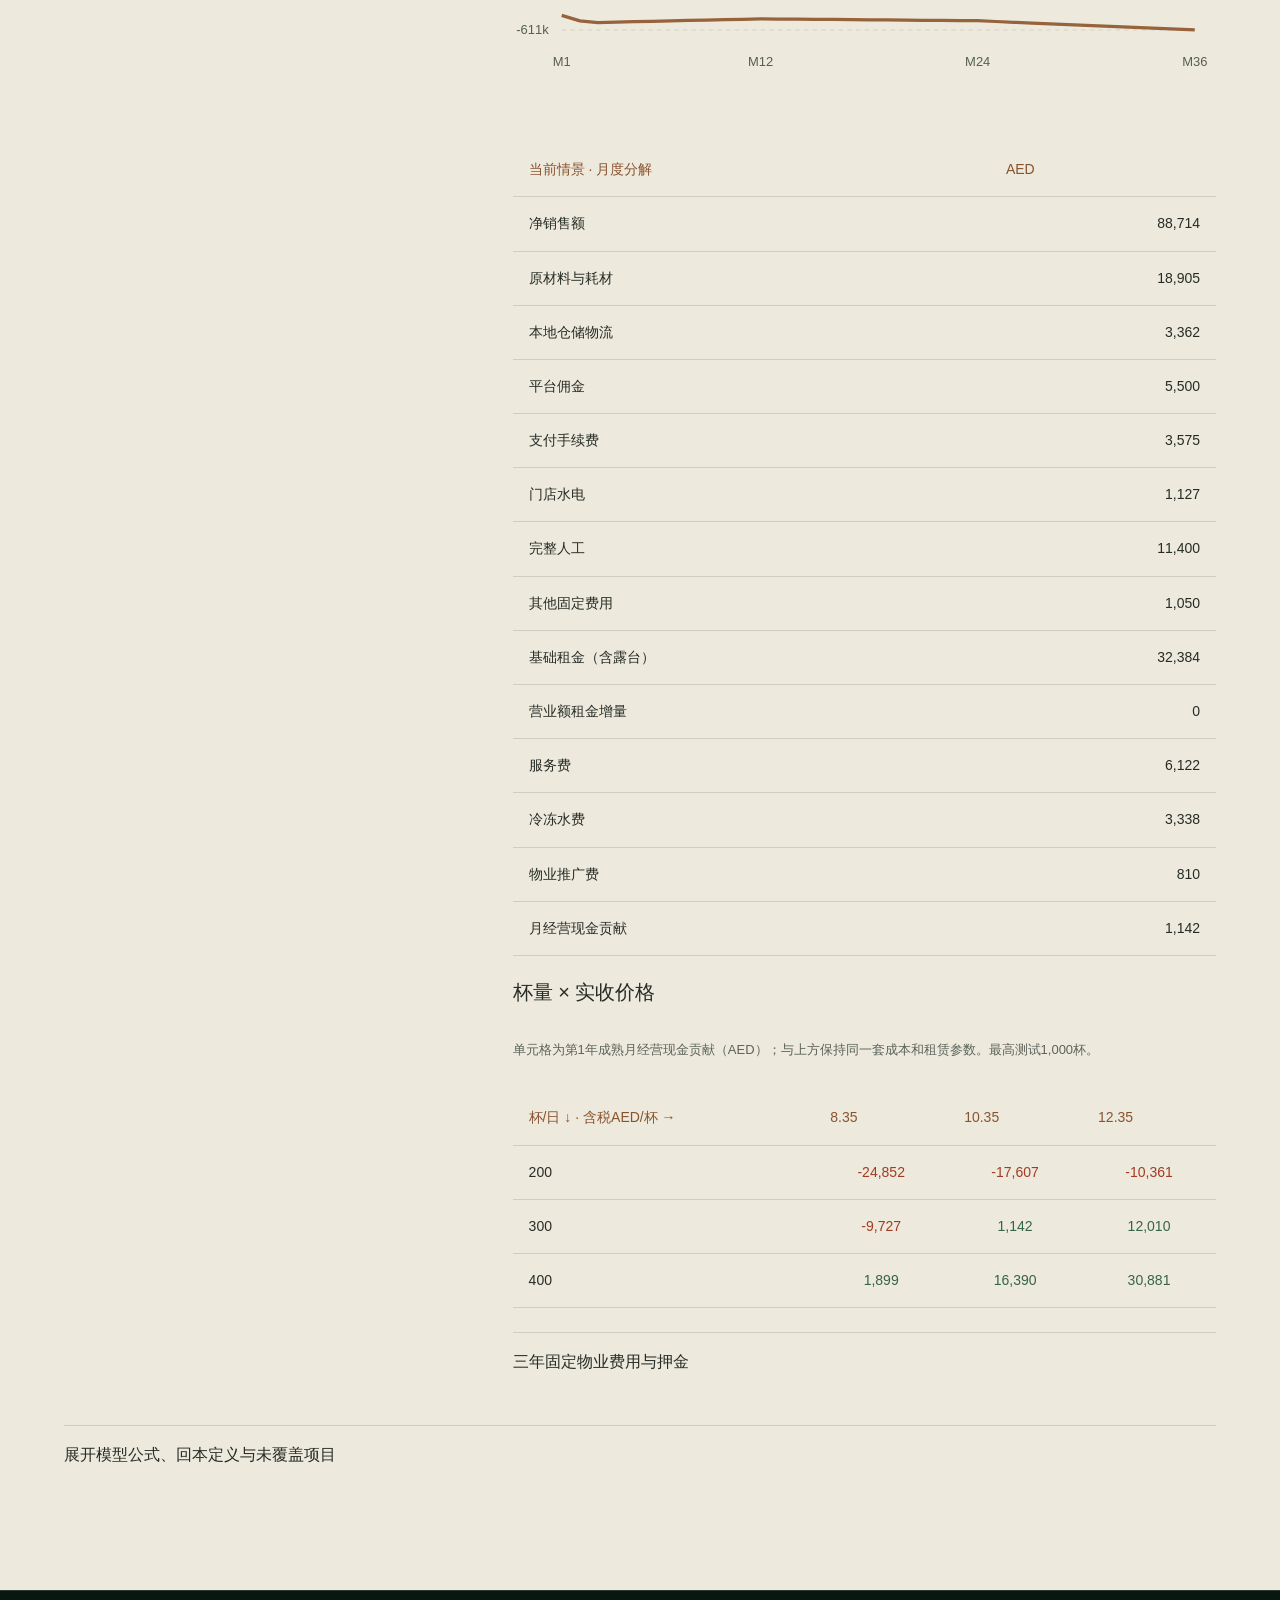
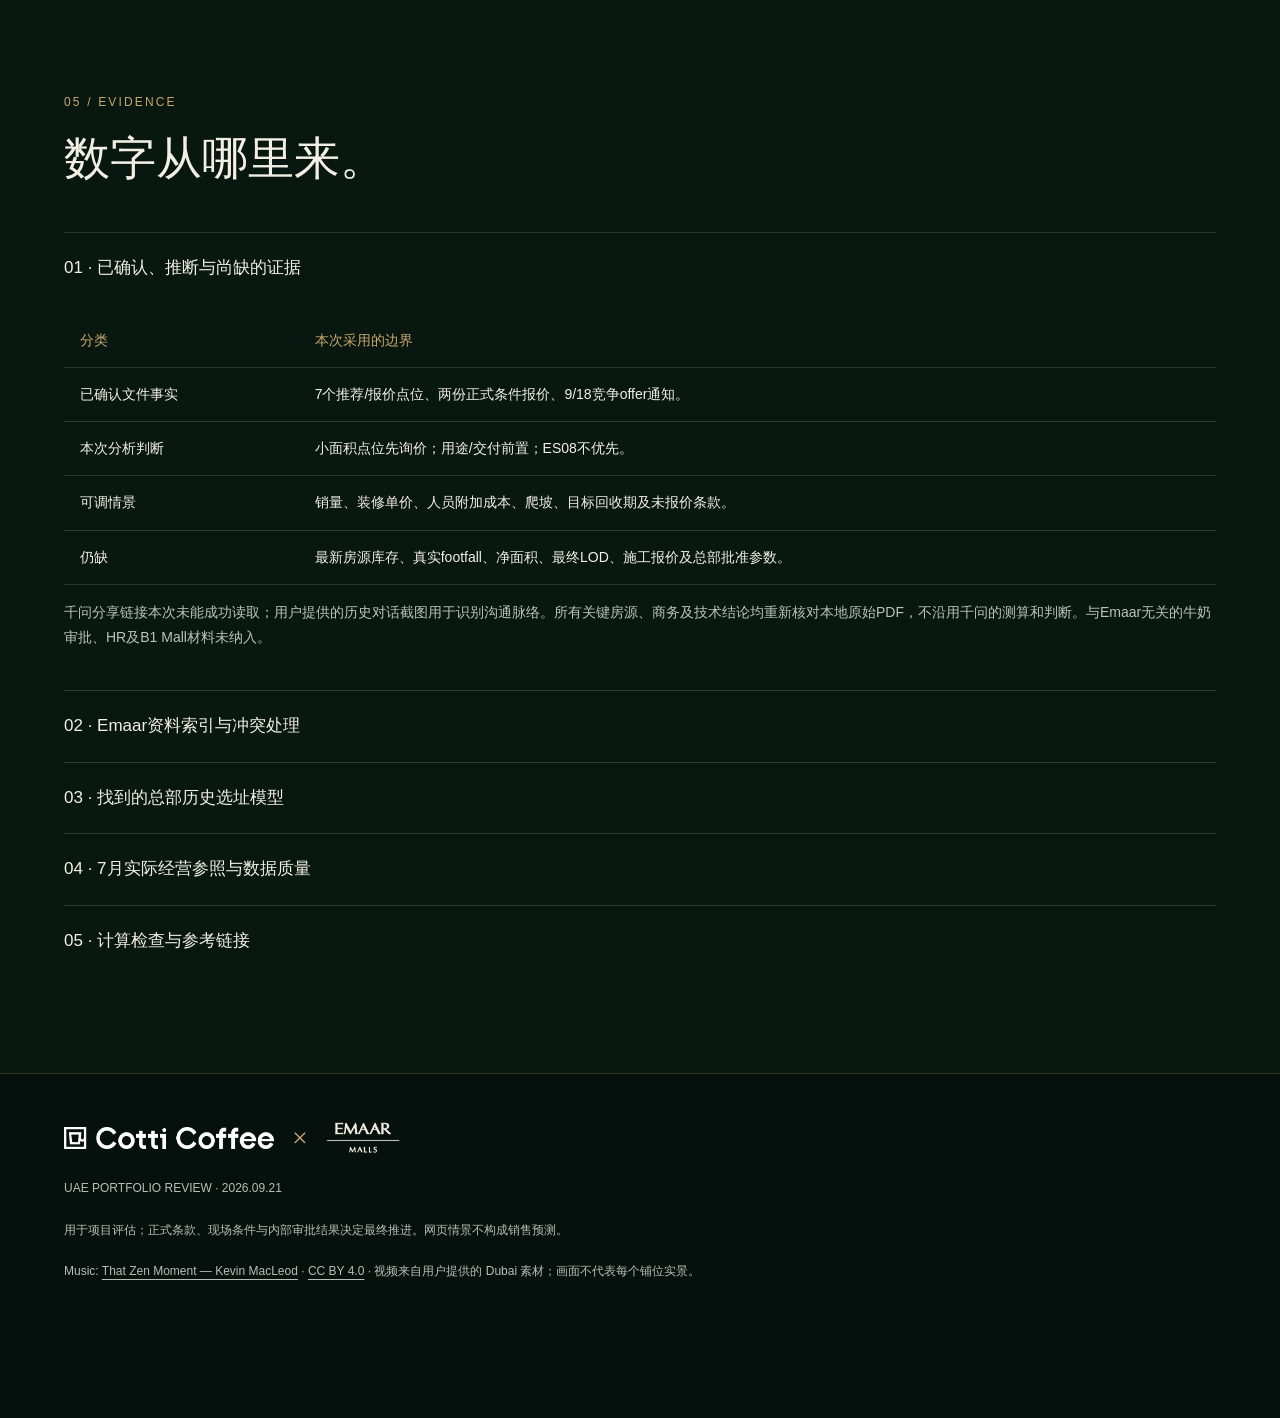
==== commit 210320db: "Refocus Emaar context on partnership strategy" ====
--- a/emaar/index.html
+++ b/emaar/index.html
@@ -1,11 +1,11 @@
 <!doctype html><html lang="zh-CN"><head><meta charset="utf-8"><meta name="viewport" content="width=device-width,initial-scale=1"><meta name="description" content="Cotti Coffee × Emaar：七个候选点位、原始报价核验与单店经营沙盘。"><title>COTTI × EMAAR · Portfolio & Economics</title><link rel="icon" href="data:image/svg+xml,%3Csvg xmlns='http://www.w3.org/2000/svg' viewBox='0 0 40 40'%3E%3Crect width='40' height='40' fill='%23141918'/%3E%3Ctext x='8' y='30' fill='%23e7b787' font-size='30'%3EE%3C/text%3E%3C/svg%3E"><link rel="stylesheet" href="style.css"></head><body>
 <video id="bg" autoplay muted loop playsinline poster="assets/poster.jpg" src="assets/dubai-lounge.mp4"></video><div class="shade"></div>
-<header><a class="brand" href="#home" aria-label="Cotti Coffee and Emaar portfolio review"><img class="cotti-logo" src="assets/cotti-logo-white.png" alt="Cotti Coffee"><span class="brand-cross">×</span><img class="emaar-logo" src="assets/emaar-malls-logo.png" alt="Emaar Malls"><small>UAE · PORTFOLIO REVIEW</small></a><nav aria-label="主导航"><a href="#history">合作脉络</a><a href="#portfolio">项目总览</a><a href="#decision">推进判断</a><a href="#model">经营沙盘 ↗</a></nav><span class="asof">21 SEP 2026</span></header>
+<header><a class="brand" href="#home" aria-label="Cotti Coffee and Emaar portfolio review"><img class="cotti-logo" src="assets/cotti-logo-white.png" alt="Cotti Coffee"><span class="brand-cross">×</span><img class="emaar-logo" src="assets/emaar-malls-logo.png" alt="Emaar Malls"><small>UAE · PORTFOLIO REVIEW</small></a><nav aria-label="主导航"><a href="#history">合作逻辑</a><a href="#portfolio">项目总览</a><a href="#decision">推进判断</a><a href="#model">经营沙盘 ↗</a></nav><span class="asof">21 SEP 2026</span></header>
 <main><section id="home" class="hero"><div class="hero-monogram" aria-hidden="true">E</div><div class="hero-copy"><p class="eyebrow">DUBAI / A CONSIDERED EXPANSION</p><div class="hero-rule"></div><h1>进入好位置。<br><i>也要算好每一杯。</i></h1><p class="intro">把 Emaar 的目的地价值，转化成库迪可以验证的单店生意。<br>七个候选点位，逐一拆解空间、交付、成本与经营门槛。</p><div class="hero-links"><a class="pill primary" href="#portfolio">展开七个项目 ↘</a><a class="pill" href="#model">打开互动测算 ↗</a></div></div><aside class="hero-panel"><div class="panel-brand"><img src="assets/emaar-malls-logo.png" alt="Emaar Malls"></div><p class="eyebrow">THE DECISION TODAY</p><h2>先核实房源，<br>再验证经营。</h2><p>优先补齐小面积点位与 Opera Grand 的报价；Island Park 保留条件性评估；ES08 转为机会跟踪。</p><div class="stats"><div><b>07</b><span>已给到点位</span></div><div><b>02</b><span>有项目报价</span></div><div><b>00</b><span>已核实可签约</span></div></div><small>资料截至 9 月 18 日最新邮件；并非实时房源库存。</small></aside><div class="hero-foot"><span>01 / STRATEGY → SITES → ECONOMICS</span><span>由原始资料重建 · 金额统一 AED</span></div></section>
-<section id="history" class="solid"><div class="section-title"><span>01 / CONTEXT</span><h2>合作要长期。判断要具体。</h2></div><div id="timeline" class="timeline"></div><div class="two-col"><article><h3>原始诉求：组合布局</h3><p>9 月 1 日 Peter 的去信关注 Dubai Mall、Dubai Hills Mall、Dubai Marina Mall、Souk Al Bahar 和 The Springs Souk，偏好首层入口、中庭及高流量位置，接受旗舰、标准店与优质 kiosk。它是拓展方向，不是已落实的房源清单。</p></article><article><h3>目前供给：社区街铺</h3><p>Allali 提供的是 Street Retail 组合。现有七个位置均不能等同于购物中心室内店；Dubai Hills Estate 也不等于 Dubai Hills Mall。室内 mall 铺位仍是单独待跟进事项。</p></article></div></section>
+<section id="history" class="solid partnership"><div class="section-title"><span>01 / PARTNERSHIP LOGIC</span><h2>让目的地价值，成为日常复购。</h2><p>EMAAR 的城市资产与库迪的高频咖啡模型天然互补。合作的意义不止于取得一个铺位，而是在不同生活场景中建立可识别、可复制的库迪网络。</p></div><div id="contextCards" class="context-grid"></div><div class="partnership-thesis"><span>THE SHARED OPPORTUNITY</span><h3>Premium destinations.<br>Everyday coffee occasions.</h3><p>EMAAR 提供城市影响力、优质客群与多元场景；库迪以稳定供应、灵活店型、快速取餐和数字化运营，把目的地人流转化为持续到访。双方共同构建的，是兼具品牌高度与经营密度的长期组合。</p><div class="thesis-flow"><b>EMAAR<br><small>DESTINATION EQUITY</small></b><i>×</i><b>COTTI COFFEE<br><small>EVERYDAY FREQUENCY</small></b><i>=</i><b>PORTFOLIO<br><small>SCALABLE PRESENCE</small></b></div></div></section>
 <section id="portfolio" class="solid"><div class="section-title"><span>02 / PORTFOLIO</span><h2>七个位置，各有前提。</h2><p>按项目展开，查看原始条件、适配判断和继续推进所需证据。</p></div><div id="projects"></div></section>
 <section id="decision" class="transparent"><div class="section-title"><span>03 / DECISION</span><h2>品牌价值，不替代单店回报。</h2></div><div id="decisions" class="decision-grid"></div><div id="comparison"></div></section>
 <section id="model" class="paper"><div class="section-title"><span>04 / UNIT ECONOMICS</span><h2>把条件放进同一张账。</h2><p>调整杯量、实收价格、投入与租赁口径，立即查看经营现金贡献和回本门槛。</p></div><div id="calculator"></div></section>
 <section id="evidence" class="solid"><div class="section-title"><span>05 / EVIDENCE</span><h2>数字从哪里来。</h2></div><div id="sources"></div></section></main>
 <footer><div class="footer-lockup"><img src="assets/cotti-logo-white.png" alt="Cotti Coffee"><span>×</span><img src="assets/emaar-malls-logo.png" alt="Emaar Malls"></div><p>UAE PORTFOLIO REVIEW · 2026.09.21</p><p>用于项目评估；正式条款、现场条件与内部审批结果决定最终推进。网页情景不构成销售预测。</p><p>Music: <a href="https://music.kevin.macleod.incompetech.com/music/royalty-free/index.html?Search=Search&amp;isrc=USUAN2400001" target="_blank" rel="noopener">That Zen Moment — Kevin MacLeod</a> · <a href="https://creativecommons.org/licenses/by/4.0/" target="_blank" rel="noopener">CC BY 4.0</a> · 视频来自用户提供的 Dubai 素材；画面不代表每个铺位实景。</p></footer>
-<div class="media"><button id="videoToggle" aria-label="暂停背景视频">Ⅱ 背景</button><span></span><button id="musicToggle" aria-pressed="false">♫ 开启 QUIET AMBIENT</button><label class="volume">音量<input id="volume" type="range" min="0" max="1" step="0.05" value="0.2" aria-label="音乐音量"></label><output id="mediaStatus" aria-live="polite"></output></div><audio id="music" loop preload="none" src="assets/that-zen-moment.m4a"></audio><script src="data.js"></script><script src="model.js"></script><script src="app.js?v=20260921-2"></script></body></html>
+<div class="media"><button id="videoToggle" aria-label="暂停背景视频">Ⅱ 背景</button><span></span><button id="musicToggle" aria-pressed="false">♫ 开启 QUIET AMBIENT</button><label class="volume">音量<input id="volume" type="range" min="0" max="1" step="0.05" value="0.2" aria-label="音乐音量"></label><output id="mediaStatus" aria-live="polite"></output></div><audio id="music" loop preload="none" src="https://incompetech.com/music/royalty-free/mp3-royaltyfree/That%20Zen%20Moment.mp3"></audio><script src="data.js"></script><script src="model.js"></script><script src="app.js?v=20260921-2"></script></body></html>
--- a/emaar/style.css
+++ b/emaar/style.css
@@ -20,3 +20,7 @@
 footer{padding:48px 5vw 115px;background:#06100d;border-top:1px solid #c9a76d40}.footer-lockup{display:flex;align-items:center;gap:18px;margin-bottom:24px}.footer-lockup img:first-child{width:210px;height:auto}.footer-lockup img:last-child{width:74px;height:auto}.footer-lockup span{font:28px var(--serif);color:var(--gold)}
 @media(max-width:1000px){header{grid-template-columns:1fr auto}.brand{grid-template-columns:160px 22px 62px}.cotti-logo{width:160px}.emaar-logo{width:62px}}
 @media(max-width:720px){header{padding:12px 5vw;display:block}.brand{grid-template-columns:150px 20px 57px;grid-template-rows:29px 13px}.cotti-logo{width:150px;height:20px}.emaar-logo{width:57px;height:28px}.brand-cross{font-size:21px}.brand small{font-size:8px}nav{margin-top:12px;scrollbar-width:none}nav::-webkit-scrollbar{display:none}.hero{grid-template-columns:1fr;padding-top:42px}.hero:before{inset:2% 3% 4%}.hero-monogram{font-size:380px;right:-90px;top:15%}.hero h1{font-size:42px}.hero-panel{margin-top:12px}.panel-brand{right:20px;top:18px;width:62px}.footer-lockup img:first-child{width:170px}.footer-lockup img:last-child{width:62px}}
+
+/* Partnership logic: CEO-level strategic narrative */
+.partnership{position:relative;overflow:hidden}.partnership:after{content:'EMAAR';position:absolute;right:-.03em;top:.18em;font:clamp(110px,18vw,270px)/1 var(--serif);letter-spacing:-.06em;color:#ffffff03;pointer-events:none}.context-grid{position:relative;display:grid;grid-template-columns:repeat(2,1fr);gap:1px;background:var(--line);border:1px solid var(--line);z-index:1}.context-grid article{min-height:280px;padding:34px;background:#141d19}.context-grid article>span{display:block;color:var(--gold);font:22px var(--serif);margin-bottom:45px}.context-grid h3{font:400 27px/1.45 var(--serif);margin:0 0 16px}.context-grid p{color:var(--muted);font-size:15px;max-width:540px}.partnership-thesis{position:relative;z-index:1;margin-top:58px;padding:48px 0 8px;border-top:1px solid var(--gold);display:grid;grid-template-columns:.8fr 1fr;column-gap:7vw}.partnership-thesis>span{grid-column:1/-1;font-size:12px;letter-spacing:.18em;color:var(--gold);margin-bottom:22px}.partnership-thesis h3{font:400 clamp(32px,4.2vw,58px)/1.2 var(--serif);margin:0}.partnership-thesis>p{color:var(--muted);max-width:600px}.thesis-flow{grid-column:1/-1;margin-top:46px;display:grid;grid-template-columns:1fr auto 1fr auto 1fr;align-items:center;gap:25px;border-top:1px solid var(--line);border-bottom:1px solid var(--line);padding:25px 0}.thesis-flow b{font:400 22px/1.25 var(--serif);letter-spacing:.02em}.thesis-flow small{font:10px/1.4 var(--sans);letter-spacing:.16em;color:var(--muted)}.thesis-flow i{font:400 28px var(--serif);color:var(--gold)}
+@media(max-width:720px){.context-grid{grid-template-columns:1fr}.context-grid article{min-height:0;padding:28px}.context-grid article>span{margin-bottom:22px}.partnership-thesis{grid-template-columns:1fr;padding-top:34px}.partnership-thesis h3{margin-bottom:25px}.thesis-flow{grid-template-columns:1fr;gap:12px}.thesis-flow i{transform:rotate(90deg);font-size:22px}}
